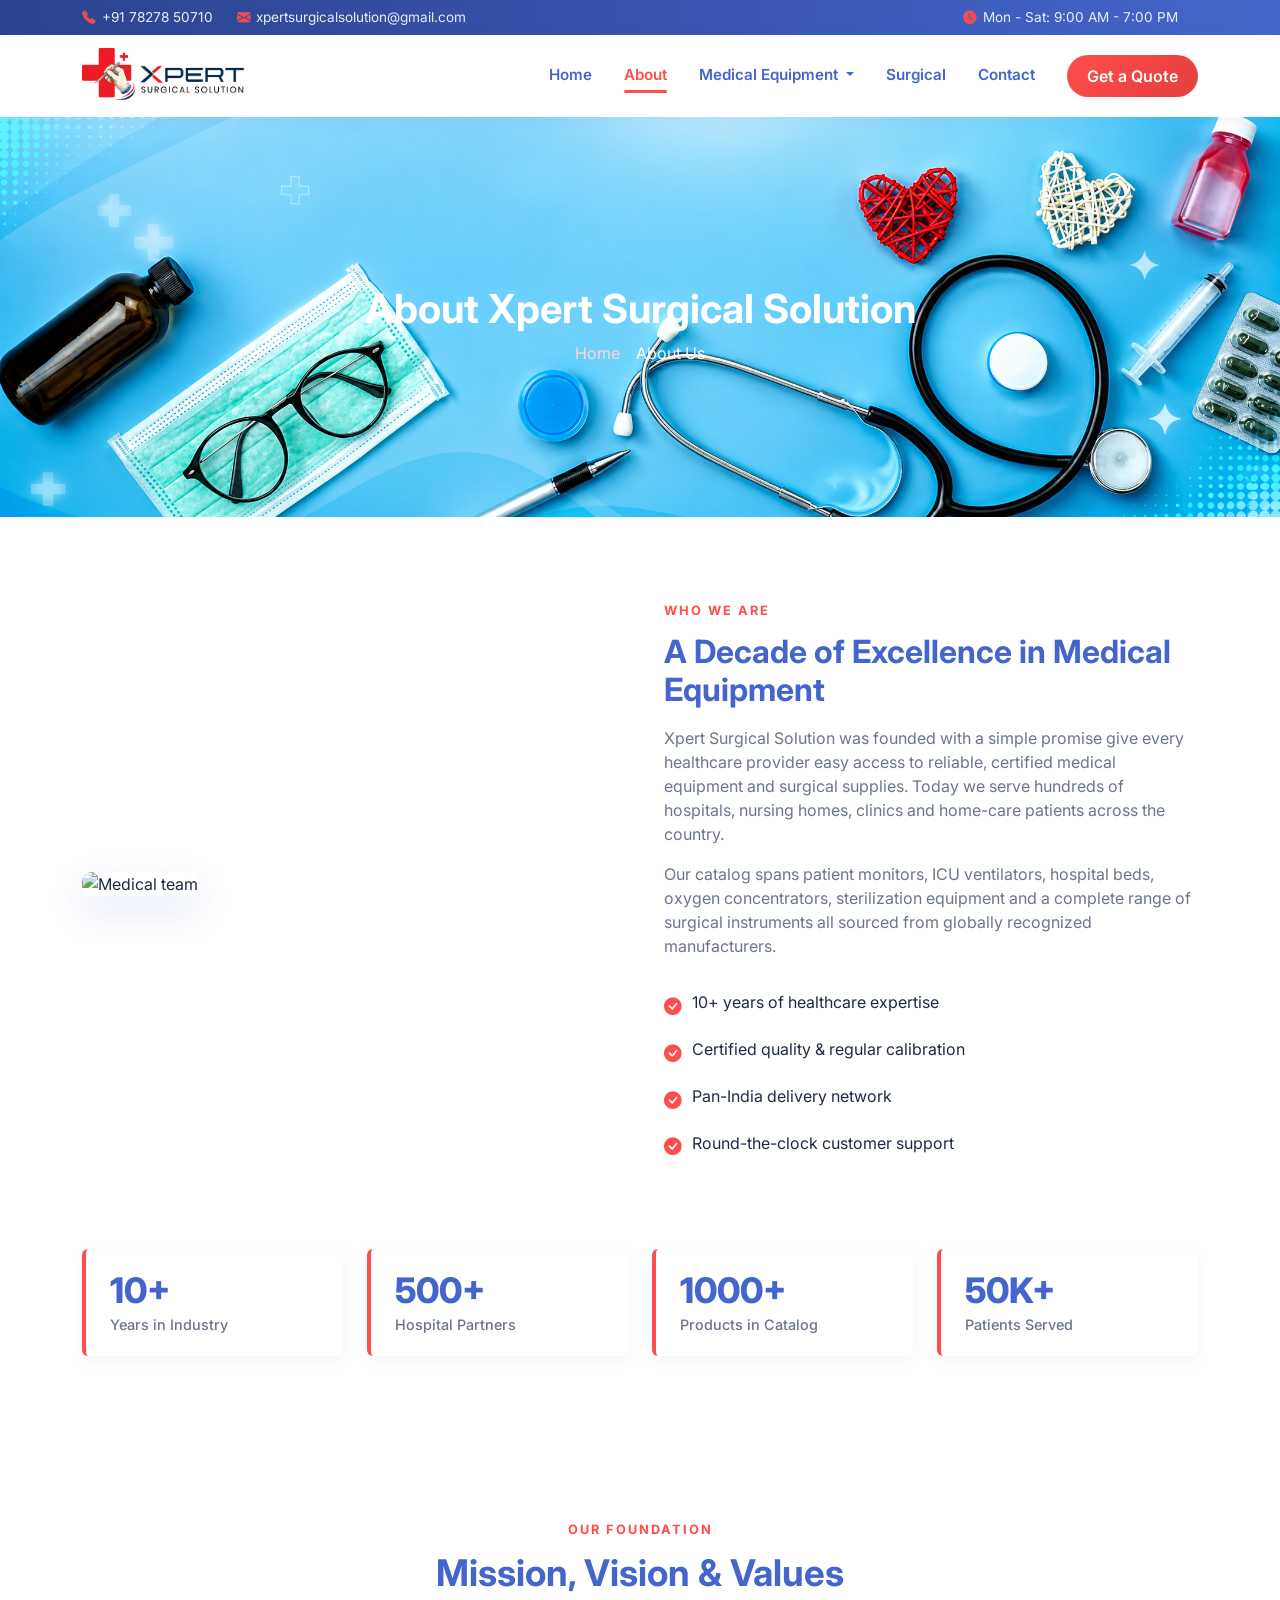
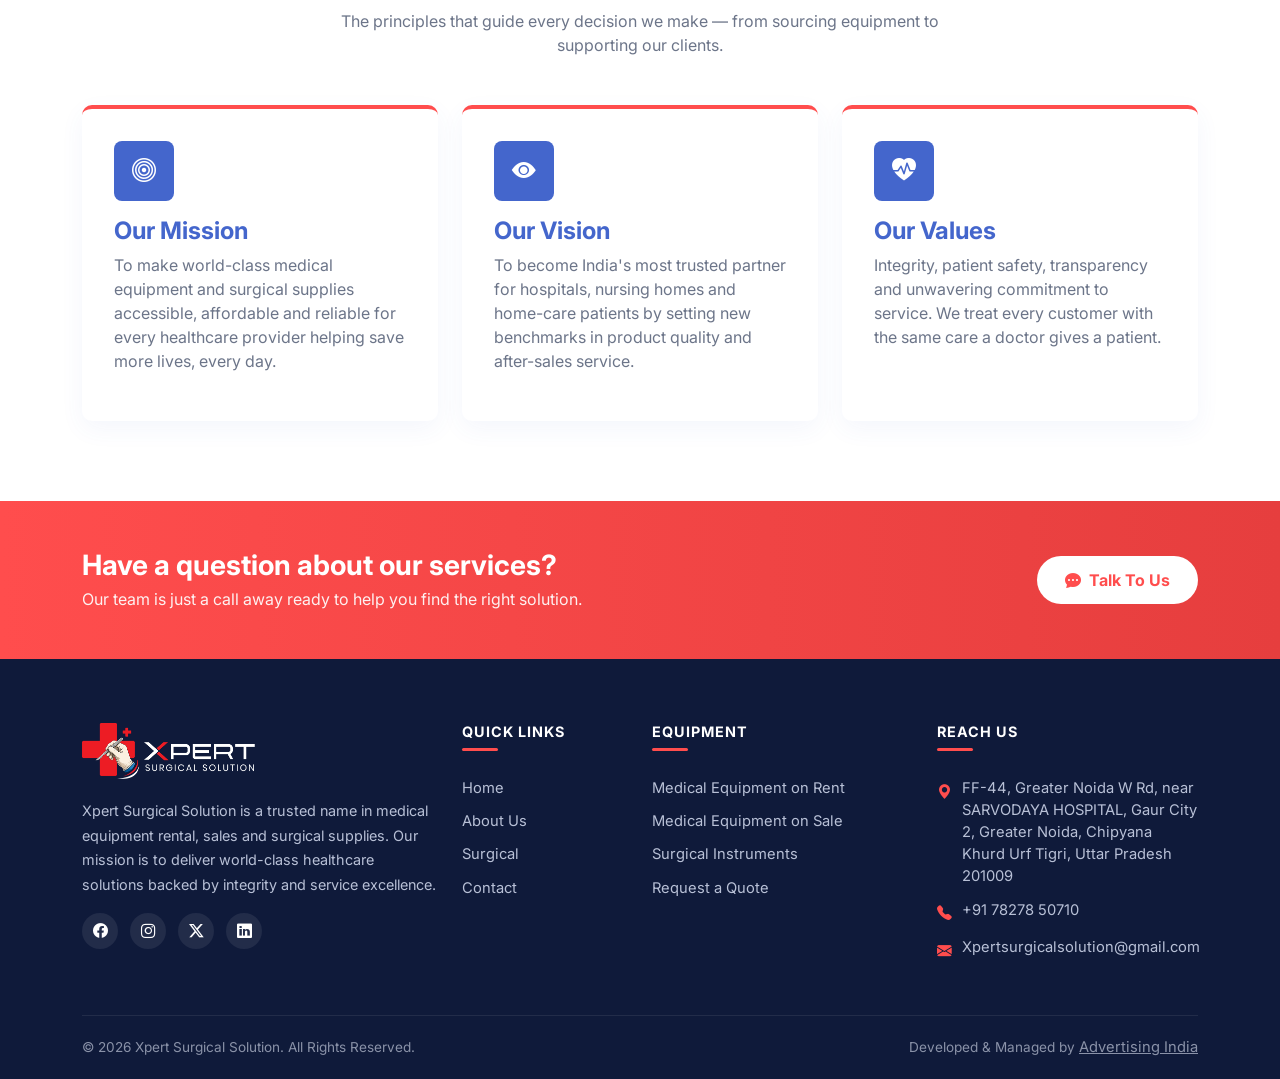
==== about.html @ b2c83bdd "initial commit" ====
﻿<!DOCTYPE html>
<html lang="en">
<head>
  <meta charset="UTF-8" />
  <meta name="viewport" content="width=device-width, initial-scale=1.0" />
  <title>About Us | Xpert Surgical Solution</title>
  <meta name="description" content="Learn about Xpert Surgical Solution  a trusted medical equipment and surgical supply company committed to quality, integrity and patient-centric service." />
  <link rel="icon" type="image/png" href="logo-dark.png" />
  <link href="https://cdn.jsdelivr.net/npm/bootstrap@5.3.3/dist/css/bootstrap.min.css" rel="stylesheet" />
  <link rel="stylesheet" href="https://cdn.jsdelivr.net/npm/bootstrap-icons@1.11.3/font/bootstrap-icons.min.css" />
  <link rel="preconnect" href="https://fonts.googleapis.com" />
  <link rel="preconnect" href="https://fonts.gstatic.com" crossorigin />
  <link href="https://fonts.googleapis.com/css2?family=Inter:wght@400;500;600;700;800&display=swap" rel="stylesheet" />
  <link href="style.css" rel="stylesheet" />
</head>
<body>

  <!-- navbar -->
 <div class="site-header"></div>

  <!-- Static Banner -->
  <section class="page-banner" style="background-image: url('./img/about_banner.png');">
    <div class="container">
      <h1>About Xpert Surgical Solution</h1>
      <div class="breadcrumb-nav"><a href="index.html">Home</a> <span></span> About Us</div>
    </div>
  </section>

  <!-- Profile -->
  <section class="section">
    <div class="container">
      <div class="row align-items-center g-5">
        <div class="col-lg-6">
          <img src="https://images.unsplash.com/photo-1551601651-2a8555f1a136?auto=format&fit=crop&w=900&q=80" alt="Medical team" class="about-img" />
        </div>
        <div class="col-lg-6">
          <small style="color: var(--xss-red); font-weight:700; letter-spacing:2px; text-transform:uppercase; font-size:.8rem;">Who We Are</small>
          <h2 style="color: var(--xss-navy); font-weight:700; margin: .75rem 0 1rem;">A Decade of Excellence in Medical Equipment</h2>
          <p style="color: var(--xss-grey);">Xpert Surgical Solution was founded with a simple promise  give every healthcare provider easy access to reliable, certified medical equipment and surgical supplies. Today we serve hundreds of hospitals, nursing homes, clinics and home-care patients across the country.</p>
          <p style="color: var(--xss-grey);">Our catalog spans patient monitors, ICU ventilators, hospital beds, oxygen concentrators, sterilization equipment and a complete range of surgical instruments  all sourced from globally recognized manufacturers.</p>
          <ul class="about-list">
            <li><i class="bi bi-check-circle-fill"></i><span>10+ years of healthcare expertise</span></li>
            <li><i class="bi bi-check-circle-fill"></i><span>Certified quality &amp; regular calibration</span></li>
            <li><i class="bi bi-check-circle-fill"></i><span>Pan-India delivery network</span></li>
            <li><i class="bi bi-check-circle-fill"></i><span>Round-the-clock customer support</span></li>
          </ul>
        </div>
      </div>
    </div>
  </section>

  <!-- Stats -->
  <section class="section section-light pt-0">
    <div class="container">
      <div class="row g-4">
        <div class="col-md-3 col-6"><div class="stat-box"><h3>10+</h3><p>Years in Industry</p></div></div>
        <div class="col-md-3 col-6"><div class="stat-box"><h3>500+</h3><p>Hospital Partners</p></div></div>
        <div class="col-md-3 col-6"><div class="stat-box"><h3>1000+</h3><p>Products in Catalog</p></div></div>
        <div class="col-md-3 col-6"><div class="stat-box"><h3>50K+</h3><p>Patients Served</p></div></div>
      </div>
    </div>
  </section>

  <!-- Mission / Vision / Values -->
  <section class="section">
    <div class="container">
      <div class="section-title">
        <small>Our Foundation</small>
        <h2>Mission, Vision &amp; Values</h2>
        <p>The principles that guide every decision we make &mdash; from sourcing equipment to supporting our clients.</p>
      </div>
      <div class="row g-4">
        <div class="col-md-4">
          <div class="mv-card">
            <div class="mv-icon"><i class="bi bi-bullseye"></i></div>
            <h4>Our Mission</h4>
            <p style="color: var(--xss-grey);">To make world-class medical equipment and surgical supplies accessible, affordable and reliable for every healthcare provider  helping save more lives, every day.</p>
          </div>
        </div>
        <div class="col-md-4">
          <div class="mv-card">
            <div class="mv-icon"><i class="bi bi-eye-fill"></i></div>
            <h4>Our Vision</h4>
            <p style="color: var(--xss-grey);">To become India's most trusted partner for hospitals, nursing homes and home-care patients by setting new benchmarks in product quality and after-sales service.</p>
          </div>
        </div>
        <div class="col-md-4">
          <div class="mv-card">
            <div class="mv-icon"><i class="bi bi-heart-pulse-fill"></i></div>
            <h4>Our Values</h4>
            <p style="color: var(--xss-grey);">Integrity, patient safety, transparency and unwavering commitment to service. We treat every customer with the same care a doctor gives a patient.</p>
          </div>
        </div>
      </div>
    </div>
  </section>

  <!-- CTA -->
  <section class="cta-strip">
    <div class="container">
      <div class="row align-items-center g-3">
        <div class="col-lg-8">
          <h3>Have a question about our services?</h3>
          <p>Our team is just a call away  ready to help you find the right solution.</p>
        </div>
        <div class="col-lg-4 text-lg-end">
          <a href="contact.html" class="btn btn-light"><i class="bi bi-chat-dots-fill me-2"></i>Talk To Us</a>
        </div>
      </div>
    </div>
  </section>

  <!-- Footer -->
  <!-- FOOTER -->

  <div class="site-footer"></div>
  <script src="./component.js"></script>

  <script src="https://cdn.jsdelivr.net/npm/bootstrap@5.3.3/dist/js/bootstrap.bundle.min.js"></script>
</body>
</html>
---- style.css ----
﻿/* ============================================
   Xpert Surgical Solution - Global Stylesheet
   Brand: Red #FF4D4D / Blue #4466CC
   ============================================ */

:root {
  --xss-red: #FF4D4D;
  --xss-red-dark: #E63E3E;
  --xss-navy: #4466CC;
  --xss-navy-dark: #2B438E;
  --xss-light: #ffffff;
  --xss-grey: #6c7589;
  --xss-border: #e5e9f2;
  --xss-text: #1f2a44;
}

html, body {
  font-family: 'Inter', -apple-system, BlinkMacSystemFont, "Segoe UI", Roboto, sans-serif;
  color: var(--xss-text);
  background: #ffffff;
  scroll-behavior: smooth;
}

a { text-decoration: none; }

/* ===== Top Info Bar ===== */
.top-bar {
  background: linear-gradient(90deg, var(--xss-navy-dark) 0%, var(--xss-navy) 100%);
  color: #fff;
  font-size: 0.85rem;
  padding: 0.45rem 0;
}
.top-bar a {
  color: #fff;
  margin-right: 1.25rem;
  opacity: 0.9;
  transition: opacity .2s ease;
}
.top-bar a:hover { opacity: 1; color: #ffffff; }
.top-bar i { color: var(--xss-red); margin-right: .35rem; }

/* ===== Navbar ===== */
.navbar-xss {
  background: #ffffff;
  box-shadow: 0 2px 14px rgba(68, 102, 204,0.07);
  /* padding: .75rem 0; */
  position: sticky;
  top: 0;
  z-index: 1050;
}
.navbar-xss .navbar-brand img {
  height: 56px;
  width: auto;
}
.navbar-xss .nav-link {
  color: var(--xss-navy) !important;
  font-weight: 600;
  font-size: 0.95rem;
  padding: 0.6rem 1rem !important;
  position: relative;
  transition: color .2s ease;
}
.navbar-xss .nav-link:hover,
.navbar-xss .nav-link.active {
  color: var(--xss-red) !important;
}
.navbar-xss .nav-link.active::after {
  content: "";
  position: absolute;
  left: 1rem;
  right: 1rem;
  bottom: 4px;
  height: 3px;
  background: var(--xss-red);
  border-radius: 2px;
}
.navbar-xss .dropdown-menu {
  border: none;
  border-top: 3px solid var(--xss-red);
  border-radius: 0 0 .5rem .5rem;
  box-shadow: 0 8px 24px rgba(68, 102, 204,0.12);
  padding: .5rem 0;
  margin-top: 0;
}
.navbar-xss .dropdown-item {
  font-weight: 500;
  color: var(--xss-navy);
  padding: .6rem 1.25rem;
}
.navbar-xss .dropdown-item:hover,
.navbar-xss .dropdown-item.active {
  background: var(--xss-light);
  color: var(--xss-red);
}
.btn-quote {
  background: linear-gradient(135deg, var(--xss-red) 0%, var(--xss-red-dark) 100%);
  border: none;
  color: #fff;
  font-weight: 600;
  padding: .55rem 1.25rem;
  border-radius: 30px;
  transition: all .2s ease;
}
.btn-quote:hover { background: var(--xss-red-dark); color: #fff; transform: translateY(-1px); }

/* ===== Buttons ===== */
.btn-primary-xss {
  background: linear-gradient(135deg, var(--xss-red) 0%, var(--xss-red-dark) 100%);
  color: #fff;
  border: none;
  font-weight: 600;
  padding: .75rem 1.75rem;
  border-radius: 4px;
  transition: all .2s ease;
}
.btn-primary-xss:hover { background: var(--xss-red-dark); color: #fff; transform: translateY(-2px); box-shadow: 0 6px 16px rgba(255, 77, 77,.25); }

.btn-outline-xss {
  background: transparent;
  color: var(--xss-navy);
  border: 2px solid var(--xss-navy);
  font-weight: 600;
  padding: .65rem 1.65rem;
  border-radius: 4px;
  transition: all .2s ease;
}
.btn-outline-xss:hover { background: var(--xss-navy); color: #fff; }

/* ===== Hero (IBP-style, image background) ===== */
.hero {
  position: relative;
  min-height: 580px;
  color: #fff;
  display: flex;
  align-items: center;
  overflow: hidden;
  /* background: url(./img/jp.jpg); */
  /* width: 1440px; */
  /* background:
    linear-gradient(105deg, rgba(43, 67, 142,0.1) 0%, rgba(68, 102, 204,0.1) 45%, rgba(68, 102, 204,0.1) 100%); */
}
/* .hero::after {
  content: "";
  position: absolute;
  bottom: -1px; left: 0; right: 0;
  height: 80px;
  background: linear-gradient(to top, #fff 0%, rgba(255,255,255,0) 100%);
  pointer-events: none;
} */

/* .container{
  background: url(./img/Untitled-8.jpg);
} */
.hero h1 {
  font-weight: 800;
  font-size: 3.4rem;
  line-height: 1.1;
  margin-bottom: 1.25rem;
  text-shadow: 0 2px 12px rgba(0,0,0,0.25);
}
.hero h1 span { color: #ff5b66; }
.hero h1 .accent-block {
  display: inline-block;
  padding: .15rem .8rem;
  background: var(--xss-red);
  color: #fff;
  border-radius: 6px;
}
.hero p.lead {
  font-size: 1.15rem;
  opacity: 0.95;
  max-width: 600px;
  margin-bottom: 2rem;
  text-shadow: 0 1px 6px rgba(0,0,0,0.25);
}
.hero .hero-badges {
  display: flex; flex-wrap: wrap; gap: 1.5rem;
  margin-top: 1.75rem;
}
.hero .hero-badges div {
  display: flex; align-items: center; gap: .55rem;
  font-weight: 500;
}
.hero .hero-badges i { color: #ff8c95; font-size: 1.1rem; }

/* ===== Scrolling Product Marquee (IBP-style strip) ===== */
.marquee-strip {
  background: linear-gradient(90deg, var(--xss-red) 0%, var(--xss-red-dark) 100%);
  padding: 0;
  overflow: hidden;
  position: relative;
}
.marquee-track {
  display: flex;
  gap: 0;
  width: max-content;
  animation: marquee 38s linear infinite;
}
.marquee-strip:hover .marquee-track { animation-play-state: paused; }
.marquee-item {
  display: inline-flex;
  align-items: center;
  gap: .65rem;
  color: #fff;
  font-weight: 700;
  font-size: .95rem;
  letter-spacing: .5px;
  text-transform: uppercase;
  padding: 1.1rem 2.25rem;
  white-space: nowrap;
  border-right: 1px solid rgba(255,255,255,.18);
}
.marquee-item i { font-size: 1.2rem; opacity: .9; }
@keyframes marquee {
  from { transform: translateX(0); }
  to { transform: translateX(-50%); }
}

/* Carousel Overrides */
.carousel-indicators [data-bs-target] {
  width: 12px;
  height: 12px;
  border-radius: 50%;
  margin: 0 5px;
  background-color: var(--red);
}

.carousel-control-prev,
.carousel-control-next {
  width: 5%;
  opacity: 0.7;
}

.carousel-control-prev:hover,
.carousel-control-next:hover {
  opacity: 1;
}

.carousel-item {
  transition: transform 0.6s ease-in-out, opacity 0.6s ease-in-out;
}

/* ===== Page Banner ===== */
.page-banner {
  background-position: center center;
  background-size: 100% 100%;
  background-repeat: no-repeat;
  color: #fff;
  padding: 4rem 0 3rem;
  text-align: center;
  position: relative;
  min-height: 400px;
  display: flex;
  align-items: center;
  justify-content: center;
}
.page-banner h1 {
  font-weight: 700;
  font-size: 2.5rem;
  margin-bottom: .5rem;
}
.page-banner .breadcrumb-nav a { color: #ffd6d8; }
.page-banner .breadcrumb-nav span { color: rgba(255,255,255,.7); margin: 0 .4rem; }

/* ===== Section ===== */
.section { padding: 5rem 0; }
.section-light { background: var(--xss-light); }
.section-title {
  text-align: center;
  margin-bottom: 3rem;
}
.section-title small {
  display: inline-block;
  color: var(--xss-red);
  font-weight: 700;
  letter-spacing: 2px;
  text-transform: uppercase;
  font-size: .8rem;
  margin-bottom: .75rem;
}
.section-title h2 {
  color: var(--xss-navy);
  font-weight: 700;
  font-size: 2.3rem;
  margin-bottom: .85rem;
}
.section-title p {
  color: var(--xss-grey);
  max-width: 640px;
  margin: 0 auto;
}

/* ===== Service / Feature Cards ===== */
.service-card {
  background: #fff;
  border: 1px solid var(--xss-border);
  border-radius: 10px;
  padding: 2rem 1.75rem;
  height: 100%;
  transition: all .25s ease;
  text-align: center;
}
.service-card:hover {
  border-color: var(--xss-red);
  box-shadow: 0 12px 30px rgba(68, 102, 204,.1);
  transform: translateY(-6px);
}
.service-icon {
  width: 70px; height: 70px;
  background: rgba(255, 77, 77,.08);
  color: var(--xss-red);
  border-radius: 50%;
  display: inline-flex;
  align-items: center; justify-content: center;
  font-size: 1.8rem;
  margin-bottom: 1.25rem;
  transition: all .25s ease;
}
.service-card:hover .service-icon {
  background: var(--xss-red);
  color: #fff;
  transform: rotate(-8deg);
}
.service-card h5 {
  color: var(--xss-navy);
  font-weight: 700;
  margin-bottom: .75rem;
}
.service-card p { color: var(--xss-grey); margin-bottom: 0; font-size: .95rem; }

/* ===== Trust Badges ===== */
.trust-strip {
  background: #fff;
  padding: 2.5rem 0;
  border-top: 1px solid var(--xss-border);
  border-bottom: 1px solid var(--xss-border);
}
.trust-item {
  display: flex; align-items: center; gap: .9rem;
  color: var(--xss-navy);
  font-weight: 600;
}
.trust-item i {
  font-size: 2rem;
  color: var(--xss-red);
  flex-shrink: 0;
}
.trust-item small {
  color: var(--xss-grey);
  font-weight: 400;
  font-size: .82rem;
  display: block;
}

/* ===== Product / Equipment Cards ===== */
.equipment-card {
  background: #fff;
  border-radius: 10px;
  overflow: hidden;
  border: 1px solid var(--xss-border);
  transition: all .25s ease;
  height: 100%;
  display: flex;
  flex-direction: column;
}
.equipment-card:hover {
  box-shadow: 0 14px 30px rgba(68, 102, 204,.12);
  transform: translateY(-4px);
}
.equipment-card .img-wrap {
  position: relative;
  height: 220px;
  overflow: hidden;
  background: var(--xss-light);
}
.equipment-card .img-wrap img {
  width: 100%; height: 100%; object-fit: cover;
  transition: transform .4s ease;
}
.equipment-card:hover .img-wrap img { transform: scale(1.06); }
.equipment-card .tag {
  position: absolute; top: 12px; left: 12px;
  background: var(--xss-red);
  color: #fff;
  padding: 4px 12px;
  font-size: .72rem;
  font-weight: 700;
  letter-spacing: .5px;
  text-transform: uppercase;
  border-radius: 3px;
}
.equipment-card .body {
  padding: 1.25rem 1.25rem 1.5rem;
  flex-grow: 1;
  display: flex;
  flex-direction: column;
}
.equipment-card h5 {
  color: var(--xss-navy);
  font-weight: 700;
  font-size: 1.05rem;
  margin-bottom: .5rem;
}
.equipment-card p {
  color: var(--xss-grey);
  font-size: .9rem;
  flex-grow: 1;
  margin-bottom: 1rem;
}
.equipment-card .footer-row {
  display: flex; align-items: center; justify-content: space-between;
  border-top: 1px solid var(--xss-border);
  padding-top: 1rem;
}
.equipment-card .price-tag {
  color: var(--xss-red);
  font-weight: 700;
}
.equipment-card .more {
  color: var(--xss-navy);
  font-weight: 600;
  font-size: .9rem;
}
.equipment-card .more:hover { color: var(--xss-red); }

/* ===== About Page ===== */
.about-img {
  border-radius: 10px;
  width: 100%;
  box-shadow: 0 14px 35px rgba(68, 102, 204,.15);
}
.about-list {
  list-style: none;
  padding: 0; margin: 1.5rem 0 0;
}
.about-list li {
  padding: .55rem 0;
  color: var(--xss-text);
  display: flex; align-items: flex-start; gap: .65rem;
}
.about-list li i {
  color: var(--xss-red);
  font-size: 1.1rem;
  margin-top: 3px;
}
.stat-box {
  background: #fff;
  border-left: 4px solid var(--xss-red);
  border-radius: 6px;
  padding: 1.25rem 1.5rem;
  box-shadow: 0 4px 14px rgba(68, 102, 204,.06);
  height: 100%;
}
.stat-box h3 {
  color: var(--xss-navy);
  font-weight: 800;
  font-size: 2.2rem;
  margin-bottom: .15rem;
}
.stat-box p { color: var(--xss-grey); margin: 0; font-size: .9rem; font-weight: 500; }

/* ===== Mission / Vision Cards ===== */
.mv-card {
  background: #fff;
  border-radius: 10px;
  padding: 2rem;
  border-top: 4px solid var(--xss-red);
  box-shadow: 0 8px 24px rgba(68, 102, 204,.06);
  height: 100%;
}
.mv-card .mv-icon {
  width: 60px; height: 60px;
  background: var(--xss-navy);
  color: #fff;
  border-radius: 8px;
  display: inline-flex; align-items: center; justify-content: center;
  font-size: 1.5rem;
  margin-bottom: 1rem;
}
.mv-card h4 { color: var(--xss-navy); font-weight: 700; }

/* ===== CTA Strip ===== */
.cta-strip {
  background: linear-gradient(90deg, var(--xss-red) 0%, var(--xss-red-dark) 100%);
  color: #fff;
  padding: 3rem 0;
}
.cta-strip h3 { font-weight: 700; margin-bottom: .25rem; }
.cta-strip p { opacity: .92; margin: 0; }
.cta-strip .btn-light {
  background: #fff;
  color: var(--xss-red);
  font-weight: 700;
  padding: .75rem 1.75rem;
  border-radius: 30px;
  border: none;
}
.cta-strip .btn-light:hover { background: var(--xss-navy); color: #fff; }

/* ===== Contact ===== */
.contact-card {
  background: #fff;
  border-radius: 10px;
  padding: 1.75rem;
  box-shadow: 0 6px 18px rgba(68, 102, 204,.07);
  height: 100%;
  text-align: center;
  border: 1px solid var(--xss-border);
  transition: all .25s ease;
}
.contact-card:hover { transform: translateY(-4px); border-color: var(--xss-red); }
.contact-card .ci-icon {
  width: 60px; height: 60px;
  background: rgba(255, 77, 77,.1);
  color: var(--xss-red);
  border-radius: 50%;
  display: inline-flex; align-items: center; justify-content: center;
  font-size: 1.5rem;
  margin-bottom: 1rem;
}
.contact-card h6 { color: var(--xss-navy); font-weight: 700; margin-bottom: .35rem; }
.contact-card p, .contact-card a {
  color: var(--xss-grey);
  font-size: .95rem;
  margin: 0;
  word-break: break-word;
}
.contact-card a:hover { color: var(--xss-red); }

.form-control, .form-select {
  border: 1.5px solid var(--xss-border);
  padding: .75rem 1rem;
  border-radius: 6px;
  font-size: .95rem;
}
.form-control:focus, .form-select:focus {
  border-color: var(--xss-red);
  box-shadow: 0 0 0 3px rgba(255, 77, 77,.12);
}
.form-label { font-weight: 600; color: var(--xss-navy); font-size: .9rem; }
.map-frame {
  width: 100%;
  height: 100%;
  min-height: 400px;
  border: 0;
  border-radius: 10px;
  display: block;
}

/* ===== Surgical Page Categories ===== */
.cat-card {
  background: #fff;
  border-radius: 10px;
  border: 1px solid var(--xss-border);
  padding: 1.75rem 1.25rem;
  text-align: center;
  transition: all .25s ease;
  height: 100%;
}
.cat-card:hover {
  background: var(--xss-navy);
  color: #fff;
  border-color: var(--xss-navy);
  transform: translateY(-5px);
}
.cat-card i {
  font-size: 2.4rem;
  color: var(--xss-red);
  margin-bottom: .9rem;
  transition: all .25s ease;
}
.cat-card:hover i { color: #fff; }
.cat-card h6 { font-weight: 700; margin: 0; font-size: .98rem; }

/* ===== Footer ===== */
.footer {
  background: #0f1a3a;
  color: #b8c0d6;
  padding: 4rem 0 0;
}
.footer h6 {
  color: #fff;
  font-weight: 700;
  margin-bottom: 1.25rem;
  text-transform: uppercase;
  font-size: .9rem;
  letter-spacing: 1px;
}
.footer h6::after {
  content: "";
  display: block;
  width: 36px; height: 3px;
  background: var(--xss-red);
  margin-top: .5rem;
  border-radius: 2px;
}
.footer a {
  color: #b8c0d6;
  display: block;
  padding: .35rem 0;
  font-size: .92rem;
  transition: color .2s ease;
}
.footer a:hover { color: var(--xss-red); padding-left: 5px; }
.footer img.footer-logo { height: 60px; margin-bottom: 1rem; }
.footer .small-text { font-size: .9rem; line-height: 1.7; }
.footer .social a {
  display: inline-flex;
  width: 36px; height: 36px;
  align-items: center; justify-content: center;
  background: rgba(255,255,255,.08);
  border-radius: 50%;
  margin-right: .5rem;
  padding: 0;
  color: #fff;
}
.footer .social a:hover { background: var(--xss-red); padding-left: 0; }
.footer .copyright {
  border-top: 1px solid rgba(255,255,255,.08);
  margin-top: 3rem;
  padding: 1.25rem 0;
  font-size: .85rem;
  color: #8a92a8;
  display: flex;
  justify-content: space-between;
  align-items: center;
  flex-wrap: wrap;
}

.footer .copyright .design-credit {
  white-space: nowrap;
}
.footer .copyright a {
  display: inline;
  padding: 0;
  text-decoration: underline;
  color: inherit;
}
.footer .copyright a:hover {
  color: var(--xss-red);
  padding-left: 0;
}

@media (max-width: 767.98px) {
  .footer .copyright {
    justify-content: center;
    text-align: center;
    gap: 0.5rem;
  }
  .footer .copyright .design-credit {
    white-space: normal;
  }
}
.footer .footer-contact {
  display: flex; align-items: flex-start; gap: .65rem;
  padding: .35rem 0;
  font-size: .92rem;
}
.footer .footer-contact i { color: var(--xss-red); margin-top: 4px; }

/* ===== Responsive ===== */
@media (max-width: 991.98px) {
  .hero { padding: 3.5rem 0 4rem; text-align: center; }
  .hero h1 { font-size: 2.3rem; }
  .hero .hero-img { margin-top: 2rem; max-width: 80%; }
  .navbar-xss .nav-link.active::after { display: none; }
  .navbar-xss .navbar-collapse { padding-top: 1rem; }
  .section { padding: 3.5rem 0; }
  .section-title h2 { font-size: 1.8rem; }
  .page-banner h1 { font-size: 2rem; }
  .navbar-xss .navbar-brand img { height: 46px; }
}
@media (max-width: 575.98px) {
  .top-bar { font-size: .78rem; text-align: center; }
  .top-bar a { display: inline-block; margin: 0 .5rem; }
  .hero h1 { font-size: 1.9rem; }
  .stat-box h3 { font-size: 1.7rem; }
}

/* ===== Equipment Page  Category Blocks ===== */
.cat-block {
  margin-top: 3rem;
  padding-top: 2rem;
  border-top: 1px solid var(--xss-border);
}
.cat-block:first-of-type { border-top: 0; padding-top: 0; margin-top: 1rem; }
.cat-head {
  display: flex; align-items: center; gap: 1rem;
  margin-bottom: 1.75rem;
}
.cat-icon {
  flex: 0 0 auto;
  width: 64px; height: 64px;
  background: linear-gradient(135deg, var(--xss-red), #b30410);
  color: #fff;
  display: grid; place-items: center;
  border-radius: 14px;
  font-size: 1.7rem;
  box-shadow: 0 8px 20px rgba(255, 77, 77,.25);
}
.cat-head h3 {
  color: var(--xss-navy); font-weight: 700;
  font-size: 1.55rem; margin: 0;
}
.cat-head p { color: var(--xss-grey); margin: .15rem 0 0; font-size: .95rem; }

/* Product cards */
.prod-card {
  background: #fff;
  border: 1px solid var(--xss-border);
  border-radius: 12px;
  overflow: hidden;
  height: 100%;
  position: relative;
  transition: transform .25s ease, box-shadow .25s ease;
}
.prod-card:hover {
  transform: translateY(-4px);
  box-shadow: 0 14px 30px rgba(68, 102, 204,.12);
}
.prod-card img {
  width: 100%;
  height: 180px;
  object-fit: cover;
  display: block;
}
.prod-card .pc-tag {
  position: absolute;
  top: 12px; left: 12px;
  background: var(--xss-red);
  color: #fff;
  font-size: .72rem;
  font-weight: 700;
  letter-spacing: 1px;
  padding: .25rem .6rem;
  border-radius: 4px;
  text-transform: uppercase;
  z-index: 2;
}
.prod-card .pc-body { padding: 1rem 1.1rem 1.2rem; }
.prod-card .pc-body h6 {
  color: var(--xss-navy); font-weight: 700; margin-bottom: .35rem;
  font-size: 1.05rem;
}
.prod-card .pc-meta {
  display: block;
  color: var(--xss-grey);
  font-size: .85rem;
  margin-bottom: .85rem;
}
.prod-card .pc-btn {
  display: inline-flex; align-items: center; gap: .35rem;
  color: var(--xss-red);
  text-decoration: none;
  font-weight: 600;
  font-size: .9rem;
}
.prod-card .pc-btn:hover { color: var(--xss-navy); }
.prod-card .pc-btn i { transition: transform .2s ease; }
.prod-card .pc-btn:hover i { transform: translateX(3px); }

/* Horizontal product card variant */
.prod-card.prod-row {
  display: flex; flex-direction: row;
}
.prod-card.prod-row img { width: 180px; height: 100%; min-height: 140px; }
.prod-card.prod-row .pc-body { flex: 1; padding: 1.1rem 1.25rem; }
@media (max-width: 575px) {
  .prod-card.prod-row { flex-direction: column; }
  .prod-card.prod-row img { width: 100%; height: 180px; }
}

/* Mini cards (icon + label) for accessory grids */
.mini-card {
  display: flex; align-items: center; gap: .85rem;
  background: #fff;
  border: 1px solid var(--xss-border);
  border-left: 4px solid var(--xss-red);
  border-radius: 8px;
  padding: 1rem 1.1rem;
  height: 100%;
  transition: all .2s ease;
}
.mini-card:hover {
  border-left-color: var(--xss-navy);
  box-shadow: 0 6px 16px rgba(68, 102, 204,.08);
  transform: translateY(-2px);
}
.mini-card i {
  flex: 0 0 auto;
  font-size: 1.6rem;
  color: var(--xss-red);
  width: 44px; height: 44px;
  background: rgba(255, 77, 77,.08);
  border-radius: 8px;
  display: grid; place-items: center;
}
.mini-card h6 { color: var(--xss-navy); margin: 0 0 .15rem; font-size: 1rem; font-weight: 700; }
.mini-card span { color: var(--xss-grey); font-size: .82rem; }

/* Step cards */
.step-card {
  background: #fff;
  border: 1px solid var(--xss-border);
  border-radius: 12px;
  padding: 1.75rem 1.25rem;
  text-align: center;
  height: 100%;
  position: relative;
}
.step-card .step-num {
  width: 48px; height: 48px;
  border-radius: 50%;
  background: var(--xss-red);
  color: #fff;
  font-weight: 800;
  font-size: 1.2rem;
  display: grid; place-items: center;
  margin: 0 auto 1rem;
  box-shadow: 0 6px 16px rgba(255, 77, 77,.3);
}
.step-card h5 { color: var(--xss-navy); font-weight: 700; }
.step-card p { color: var(--xss-grey); font-size: .92rem; margin: 0; }

/* ===== Equipment Rent Page Styles (migrated) ===== */

/* Source: equipment-rent.css */

/* ============================================================
   XPERT SURGICAL SOLUTION — Global Stylesheet
   Colors from Logo:
     Navy Blue : #4466CC
     Red Accent: #FF4D4D
     Light Grey : #ffffff
     Mid Grey  : #ffffff
   ============================================================ */

/* ── CSS Variables ─────────────────────────────────────── */
:root {
  --navy:       #4466CC;
  --navy-dark:  #2B438E;
  --navy-light: #5C85FF;
  --red:        #FF4D4D;
  --red-dark:   #E63E3E;
  --white:      #ffffff;
  --light:      #ffffff;
  --border:     #e2e8f0;
  --mid:        #6B7280;
  --dark:       #1a1a2e;
  --font-head:  'Outfit', sans-serif;
  --font-body:  'Outfit', sans-serif;
  --radius:     8px;
  --shadow:     0 4px 24px rgba(68, 102, 204, 0.10);
  --shadow-lg:  0 8px 40px rgba(68, 102, 204, 0.18);
  --transition: 0.28s cubic-bezier(.4,0,.2,1);
}

/* â”€â”€ Reset & Base â”€â”€â”€â”€â”€â”€â”€â”€â”€â”€â”€â”€â”€â”€â”€â”€â”€â”€â”€â”€â”€â”€â”€â”€â”€â”€â”€â”€â”€â”€â”€â”€â”€â”€â”€â”€â”€â”€â”€â”€â”€â”€ */
:is(.equipment-rent-page, .equipment-sale-page, .surgical-page, .contact-page) *, :is(.equipment-rent-page, .equipment-sale-page, .surgical-page, .contact-page) *::before, :is(.equipment-rent-page, .equipment-sale-page, .surgical-page, .contact-page) *::after { box-sizing: border-box; }

html { scroll-behavior: smooth; }

body:is(.equipment-rent-page, .equipment-sale-page, .surgical-page, .contact-page) {
  font-family: var(--font-body);
  color: var(--dark);
  background: var(--white);
  font-size: 16px;
  line-height: 1.7;
  -webkit-font-smoothing: antialiased;
}

:is(.equipment-rent-page, .equipment-sale-page, .surgical-page, .contact-page) h1, :is(.equipment-rent-page, .equipment-sale-page, .surgical-page, .contact-page) h2, :is(.equipment-rent-page, .equipment-sale-page, .surgical-page, .contact-page) h3, :is(.equipment-rent-page, .equipment-sale-page, .surgical-page, .contact-page) h4, :is(.equipment-rent-page, .equipment-sale-page, .surgical-page, .contact-page) h5, :is(.equipment-rent-page, .equipment-sale-page, .surgical-page, .contact-page) h6 {
  font-family: var(--font-head);
  font-weight: 700;
  line-height: 1.2;
  letter-spacing: 0.01em;
}

:is(.equipment-rent-page, .equipment-sale-page, .surgical-page, .contact-page) a { text-decoration: none; color: inherit; }
:is(.equipment-rent-page, .equipment-sale-page, .surgical-page, .contact-page) img { max-width: 100%; display: block; }

/* â”€â”€ Utility â”€â”€â”€â”€â”€â”€â”€â”€â”€â”€â”€â”€â”€â”€â”€â”€â”€â”€â”€â”€â”€â”€â”€â”€â”€â”€â”€â”€â”€â”€â”€â”€â”€â”€â”€â”€â”€â”€â”€â”€â”€â”€â”€â”€â”€â”€â”€ */
:is(.equipment-rent-page, .equipment-sale-page, .surgical-page, .contact-page) .section-pad     { padding: 90px 0; }
:is(.equipment-rent-page, .equipment-sale-page, .surgical-page, .contact-page) .section-pad-sm  { padding: 60px 0; }
:is(.equipment-rent-page, .equipment-sale-page, .surgical-page, .contact-page) .text-navy       { color: var(--navy) !important; }
:is(.equipment-rent-page, .equipment-sale-page, .surgical-page, .contact-page) .text-red        { color: var(--red)  !important; }
:is(.equipment-rent-page, .equipment-sale-page, .surgical-page, .contact-page) .bg-navy         { background: var(--navy); }
:is(.equipment-rent-page, .equipment-sale-page, .surgical-page, .contact-page) .bg-light-grey   { background: var(--light); }
:is(.equipment-rent-page, .equipment-sale-page, .surgical-page, .contact-page) .fw-800          { font-weight: 800; }

:is(.equipment-rent-page, .equipment-sale-page, .surgical-page, .contact-page) .section-label {
  font-family: var(--font-head);
  font-size: 0.78rem;
  font-weight: 700;
  letter-spacing: 0.18em;
  text-transform: uppercase;
  color: var(--red);
  display: block;
  margin-bottom: 10px;
}

:is(.equipment-rent-page, .equipment-sale-page, .surgical-page, .contact-page) .section-title {
  font-family: var(--font-head);
  font-size: clamp(2rem, 4vw, 2.9rem);
  font-weight: 800;
  color: var(--navy);
  margin-bottom: 16px;
  text-transform: uppercase;
}

:is(.equipment-rent-page, .equipment-sale-page, .surgical-page, .contact-page) .section-subtitle {
  color: var(--mid);
  font-size: 1.05rem;
  max-width: 560px;
}

:is(.equipment-rent-page, .equipment-sale-page, .surgical-page, .contact-page) .divider-red {
  width: 52px;
  height: 4px;
  background: var(--red);
  border-radius: 2px;
  margin: 16px 0 28px;
}

/* â”€â”€ Buttons â”€â”€â”€â”€â”€â”€â”€â”€â”€â”€â”€â”€â”€â”€â”€â”€â”€â”€â”€â”€â”€â”€â”€â”€â”€â”€â”€â”€â”€â”€â”€â”€â”€â”€â”€â”€â”€â”€â”€â”€â”€â”€â”€â”€â”€â”€â”€ */
:is(.equipment-rent-page, .equipment-sale-page, .surgical-page, .contact-page) .btn-xpert {
  display: inline-flex;
  align-items: center;
  gap: 8px;
  background: var(--red);
  color: var(--white);
  font-family: var(--font-head);
  font-weight: 700;
  font-size: 0.95rem;
  letter-spacing: 0.06em;
  text-transform: uppercase;
  padding: 13px 30px;
  border-radius: var(--radius);
  border: 2px solid var(--red);
  transition: var(--transition);
  cursor: pointer;
}
:is(.equipment-rent-page, .equipment-sale-page, .surgical-page, .contact-page) .btn-xpert:hover {
  background: var(--red-dark);
  border-color: var(--red-dark);
  color: var(--white);
  transform: translateY(-2px);
  box-shadow: 0 6px 20px rgba(255, 77, 77,0.30);
}

:is(.equipment-rent-page, .equipment-sale-page, .surgical-page, .contact-page) .btn-xpert-outline {
  display: inline-flex;
  align-items: center;
  gap: 8px;
  background: transparent;
  color: var(--white);
  font-family: var(--font-head);
  font-weight: 700;
  font-size: 0.95rem;
  letter-spacing: 0.06em;
  text-transform: uppercase;
  padding: 13px 30px;
  border-radius: var(--radius);
  border: 2px solid rgba(255,255,255,0.6);
  transition: var(--transition);
  cursor: pointer;
}
:is(.equipment-rent-page, .equipment-sale-page, .surgical-page, .contact-page) .btn-xpert-outline:hover {
  background: rgba(255,255,255,0.12);
  border-color: var(--white);
  color: var(--white);
  transform: translateY(-2px);
}

:is(.equipment-rent-page, .equipment-sale-page, .surgical-page, .contact-page) .btn-navy {
  display: inline-flex;
  align-items: center;
  gap: 8px;
  background: linear-gradient(135deg, var(--navy) 0%, var(--navy-dark) 100%);
  color: var(--white);
  font-family: var(--font-head);
  font-weight: 700;
  font-size: 0.95rem;
  letter-spacing: 0.06em;
  text-transform: uppercase;
  padding: 13px 30px;
  border-radius: var(--radius);
  border: 2px solid var(--navy);
  transition: var(--transition);
  cursor: pointer;
}
:is(.equipment-rent-page, .equipment-sale-page, .surgical-page, .contact-page) .btn-navy:hover {
  background: var(--navy-dark);
  border-color: var(--navy-dark);
  color: var(--white);
  transform: translateY(-2px);
  box-shadow: var(--shadow);
}

/* â”€â”€ Navbar â”€â”€â”€â”€â”€â”€â”€â”€â”€â”€â”€â”€â”€â”€â”€â”€â”€â”€â”€â”€â”€â”€â”€â”€â”€â”€â”€â”€â”€â”€â”€â”€â”€â”€â”€â”€â”€â”€â”€â”€â”€â”€â”€â”€â”€â”€â”€â”€ */
:is(.equipment-rent-page, .equipment-sale-page, .surgical-page, .contact-page) .xpert-navbar {
  background: var(--white);
  border-bottom: none;
  padding: 18px 0;
  position: sticky;
  top: 0;
  z-index: 1000;
  box-shadow: 0 3px 14px rgba(68, 102, 204,0.06);
  transition: box-shadow var(--transition);
}

:is(.equipment-rent-page, .equipment-sale-page, .surgical-page, .contact-page) .top-bar .container,
:is(.equipment-rent-page, .equipment-sale-page, .surgical-page, .contact-page) .xpert-navbar .container {
  max-width: 1640px;
}

:is(.equipment-rent-page, .equipment-sale-page, .surgical-page, .contact-page) .xpert-navbar .navbar-brand img {
  height: 74px;
  width: auto;
}

:is(.equipment-rent-page, .equipment-sale-page, .surgical-page, .contact-page) .xpert-navbar .navbar-nav {
  gap: 18px;
}

:is(.equipment-rent-page, .equipment-sale-page, .surgical-page, .contact-page) .xpert-navbar .nav-link {
  font-family: var(--font-head);
  font-weight: 700;
  font-size: 1rem;
  letter-spacing: 0;
  text-transform: none;
  color: var(--navy) !important;
  padding: 22px 18px !important;
  position: relative;
  transition: color var(--transition);
}

:is(.equipment-rent-page, .equipment-sale-page, .surgical-page, .contact-page) .xpert-navbar .nav-link::after {
  content: '';
  position: absolute;
  bottom: 12px;
  left: 18px;
  right: 18px;
  height: 3px;
  background: var(--red);
  border-radius: 999px;
  transform: scaleX(0);
  transition: transform var(--transition);
}

:is(.equipment-rent-page, .equipment-sale-page, .surgical-page, .contact-page) .xpert-navbar .nav-link:hover,
:is(.equipment-rent-page, .equipment-sale-page, .surgical-page, .contact-page) .xpert-navbar .nav-link.active {
  color: var(--red) !important;
}
:is(.equipment-rent-page, .equipment-sale-page, .surgical-page, .contact-page) .xpert-navbar .nav-link:hover::after,
:is(.equipment-rent-page, .equipment-sale-page, .surgical-page, .contact-page) .xpert-navbar .nav-link.active::after {
  transform: scaleX(1);
}

:is(.equipment-rent-page, .equipment-sale-page, .surgical-page, .contact-page) .xpert-navbar .dropdown-menu {
  border: none;
  border-radius: var(--radius);
  box-shadow: var(--shadow-lg);
  padding: 8px 0;
  min-width: 240px;
  border-top: 3px solid var(--red);
  margin-top: 0;
}

:is(.equipment-rent-page, .equipment-sale-page, .surgical-page, .contact-page) .xpert-navbar .dropdown-item {
  font-family: var(--font-head);
  font-weight: 600;
  font-size: 0.88rem;
  letter-spacing: 0;
  text-transform: none;
  color: var(--navy);
  padding: 10px 22px;
  transition: var(--transition);
  display: flex;
  align-items: center;
  gap: 10px;
}
:is(.equipment-rent-page, .equipment-sale-page, .surgical-page, .contact-page) .xpert-navbar .dropdown-item:hover {
  background: var(--light);
  color: var(--red);
  padding-left: 28px;
}

:is(.equipment-rent-page, .equipment-sale-page, .surgical-page, .contact-page) .xpert-navbar .navbar-toggler {
  border: 2px solid var(--navy);
  border-radius: var(--radius);
  padding: 6px 10px;
}
:is(.equipment-rent-page, .equipment-sale-page, .surgical-page, .contact-page) .xpert-navbar .navbar-toggler-icon {
  background-image: url("data:image/svg+xml,%3csvg xmlns='http://www.w3.org/2000/svg' viewBox='0 0 30 30'%3e%3cpath stroke='%231B2E5E' stroke-linecap='round' stroke-miterlimit='10' stroke-width='2' d='M4 7h22M4 15h22M4 23h22'/%3e%3c/svg%3e");
}

:is(.equipment-rent-page, .equipment-sale-page, .surgical-page, .contact-page) .xpert-navbar .nav-quote-btn {
  display: inline-flex;
  align-items: center;
  justify-content: center;
  background: #FF4D4D;
  color: var(--white);
  font-family: var(--font-head);
  font-size: 1rem;
  font-weight: 800;
  padding: 14px 28px;
  min-width: 166px;
  border-radius: 999px;
  text-decoration: none;
  transition: var(--transition);
  white-space: nowrap;
}

:is(.equipment-rent-page, .equipment-sale-page, .surgical-page, .contact-page) .xpert-navbar .nav-quote-btn:hover {
  background: var(--red-dark);
  color: var(--white);
  transform: translateY(-1px);
  box-shadow: 0 10px 24px rgba(255, 77, 77,0.24);
}

/* Top Info Bar */
:is(.equipment-rent-page, .equipment-sale-page, .surgical-page, .contact-page) .top-bar {
  background: var(--navy);
  color: rgba(255,255,255,0.90);
  font-size: 0.98rem;
  font-family: var(--font-body);
  font-weight: 600;
  padding: 7px 0;
}
:is(.equipment-rent-page, .equipment-sale-page, .surgical-page, .contact-page) .top-bar-inner {
  display: flex;
  align-items: center;
  justify-content: space-between;
  gap: 24px;
  flex-wrap: wrap;
}
:is(.equipment-rent-page, .equipment-sale-page, .surgical-page, .contact-page) .top-bar-contact,
:is(.equipment-rent-page, .equipment-sale-page, .surgical-page, .contact-page) .top-bar-hours {
  display: flex;
  align-items: center;
  gap: 26px;
  flex-wrap: wrap;
}
:is(.equipment-rent-page, .equipment-sale-page, .surgical-page, .contact-page) .top-bar a,
:is(.equipment-rent-page, .equipment-sale-page, .surgical-page, .contact-page) .top-bar span {
  display: inline-flex;
  align-items: center;
  gap: 7px;
}
:is(.equipment-rent-page, .equipment-sale-page, .surgical-page, .contact-page) .top-bar a { color: rgba(255,255,255,0.92); transition: color var(--transition); }
:is(.equipment-rent-page, .equipment-sale-page, .surgical-page, .contact-page) .top-bar a:hover { color: var(--white); }
:is(.equipment-rent-page, .equipment-sale-page, .surgical-page, .contact-page) .top-bar i { color: #FF4D4D; }
:is(.equipment-rent-page, .equipment-sale-page, .surgical-page, .contact-page) .top-bar .top-bar-divider { opacity: 0.3; margin: 0 12px; }

/* ── Hero Section ────────────────────────────────────────── */
:is(.equipment-rent-page, .equipment-sale-page, .surgical-page, .contact-page) .hero {
  min-height: 88vh;
  background: linear-gradient(105deg, var(--navy-dark) 0%, var(--navy) 55%, var(--navy-light) 100%);
  position: relative;
  overflow: hidden;
  display: flex;
  align-items: center;
}

:is(.equipment-rent-page, .equipment-sale-page, .surgical-page, .contact-page) .hero::before {
  content: '';
  position: absolute;
  inset: 0;
  background: url("data:image/svg+xml,%3Csvg width='60' height='60' viewBox='0 0 60 60' xmlns='http://www.w3.org/2000/svg'%3E%3Cg fill='none' fill-rule='evenodd'%3E%3Cg fill='%23ffffff' fill-opacity='0.03'%3E%3Cpath d='M36 34v-4h-2v4h-4v2h4v4h2v-4h4v-2h-4zm0-30V0h-2v4h-4v2h4v4h2V6h4V4h-4zM6 34v-4H4v4H0v2h4v4h2v-4h4v-2H6zM6 4V0H4v4H0v2h4v4h2V6h4V4H6z'/%3E%3C/g%3E%3C/g%3E%3C/svg%3E");
}

:is(.equipment-rent-page, .equipment-sale-page, .surgical-page, .contact-page) .hero::after {
  content: '';
  position: absolute;
  right: -100px;
  top: -100px;
  width: 600px;
  height: 600px;
  background: radial-gradient(circle, rgba(255, 77, 77,0.18) 0%, transparent 65%);
  pointer-events: none;
}

:is(.equipment-rent-page, .equipment-sale-page, .surgical-page, .contact-page) .hero-content { position: relative; z-index: 2; }

:is(.equipment-rent-page, .equipment-sale-page, .surgical-page, .contact-page) .hero-badge {
  margin-top: 20px;
  display: inline-flex;
  align-items: center;
  gap: 8px;
  background: rgba(255, 77, 77,0.18);
  border: 1px solid rgba(255, 77, 77,0.4);
  color: #ff9b9b;
  font-family: var(--font-head);
  font-size: 0.78rem;
  font-weight: 700;
  letter-spacing: 0.14em;
  text-transform: uppercase;
  padding: 6px 16px;
  border-radius: 50px;
  margin-bottom: 10px;
}
:is(.equipment-rent-page, .equipment-sale-page, .surgical-page, .contact-page) .hero-badge span { width: 6px; height: 6px; background: var(--red); border-radius: 50%; display: inline-block; }

:is(.equipment-rent-page, .equipment-sale-page, .surgical-page, .contact-page) .hero-title {
  font-family: var(--font-head);
  font-size: clamp(2.8rem, 6vw, 5rem);
  font-weight: 800;
  color: var(--white);
  text-transform: uppercase;
  line-height: 1.05;
  margin-bottom: 24px;
}

:is(.equipment-rent-page, .equipment-sale-page, .surgical-page, .contact-page) .hero-title .accent { color: var(--red); }

:is(.equipment-rent-page, .equipment-sale-page, .surgical-page, .contact-page) .hero-desc {
  color: rgba(255,255,255,0.72);
  font-size: 1.08rem;
  max-width: 480px;
  margin-bottom: 36px;
  line-height: 1.75;
}

:is(.equipment-rent-page, .equipment-sale-page, .surgical-page, .contact-page) .hero-stats {
  display: flex;
  gap: 32px;
  margin-top: 48px;
  flex-wrap: wrap;
}

:is(.equipment-rent-page, .equipment-sale-page, .surgical-page, .contact-page) .hero-stat {
  text-align: left;
}

:is(.equipment-rent-page, .equipment-sale-page, .surgical-page, .contact-page) .hero-stat .num {
  font-family: var(--font-head);
  font-size: 2.2rem;
  font-weight: 800;
  color: var(--white);
  line-height: 1;
}

:is(.equipment-rent-page, .equipment-sale-page, .surgical-page, .contact-page) .hero-stat .num span { color: var(--red); }

:is(.equipment-rent-page, .equipment-sale-page, .surgical-page, .contact-page) .hero-stat .lbl {
  color: rgba(255,255,255,0.55);
  font-size: 0.82rem;
  letter-spacing: 0.06em;
  text-transform: uppercase;
  margin-top: 4px;
}

:is(.equipment-rent-page, .equipment-sale-page, .surgical-page, .contact-page) .hero-image-wrap {
  position: relative;
  z-index: 2;
  display: flex;
  justify-content: center;
  align-items: center;
}

:is(.equipment-rent-page, .equipment-sale-page, .surgical-page, .contact-page) .hero-img-card {
  background: rgba(255,255,255,0.07);
  backdrop-filter: blur(12px);
  border: 1px solid rgba(255,255,255,0.14);
  border-radius: 20px;
  overflow: hidden;
  width: 100%;
  max-width: 480px;
  box-shadow: 0 24px 60px rgba(0,0,0,0.35);
}

:is(.equipment-rent-page, .equipment-sale-page, .surgical-page, .contact-page) .hero-img-card img {
  width: 100%;
  height: 420px;
  object-fit: cover;
  display: block;
}

:is(.equipment-rent-page, .equipment-sale-page, .surgical-page, .contact-page) .hero-img-badge {
  position: absolute;
  bottom: 24px;
  left: -20px;
  background: var(--white);
  border-radius: var(--radius);
  padding: 12px 18px;
  box-shadow: var(--shadow-lg);
  display: flex;
  align-items: center;
  gap: 10px;
  font-family: var(--font-head);
}

:is(.equipment-rent-page, .equipment-sale-page, .surgical-page, .contact-page) .hero-img-badge .badge-icon {
  width: 38px;
  height: 38px;
  background: var(--red);
  border-radius: 50%;
  display: flex;
  align-items: center;
  justify-content: center;
  color: white;
  font-size: 1.1rem;
}

:is(.equipment-rent-page, .equipment-sale-page, .surgical-page, .contact-page) .hero-img-badge .badge-text strong {
  display: block;
  font-size: 0.9rem;
  font-weight: 700;
  color: var(--navy);
  text-transform: uppercase;
}

:is(.equipment-rent-page, .equipment-sale-page, .surgical-page, .contact-page) .hero-img-badge .badge-text span {
  font-size: 0.75rem;
  color: var(--mid);
}

/* â”€â”€ Trust Badges â”€â”€â”€â”€â”€â”€â”€â”€â”€â”€â”€â”€â”€â”€â”€â”€â”€â”€â”€â”€â”€â”€â”€â”€â”€â”€â”€â”€â”€â”€â”€â”€â”€â”€â”€â”€â”€â”€â”€â”€â”€â”€â”€ */
:is(.equipment-rent-page, .equipment-sale-page, .surgical-page, .contact-page) .trust-bar {
  background: var(--navy-dark);
  padding: 22px 0;
  border-bottom: 3px solid var(--red);
}

:is(.equipment-rent-page, .equipment-sale-page, .surgical-page, .contact-page) .trust-item {
  display: flex;
  align-items: center;
  gap: 12px;
  color: rgba(255,255,255,0.80);
  font-family: var(--font-head);
  font-size: 0.88rem;
  font-weight: 600;
  letter-spacing: 0.04em;
  text-transform: uppercase;
  justify-content: center;
}

:is(.equipment-rent-page, .equipment-sale-page, .surgical-page, .contact-page) .trust-item i {
  color: var(--red);
  font-size: 1.4rem;
}

:is(.equipment-rent-page, .equipment-sale-page, .surgical-page, .contact-page) .trust-divider {
  width: 1px;
  height: 36px;
  background: rgba(255,255,255,0.15);
}

/* â”€â”€ Service Cards â”€â”€â”€â”€â”€â”€â”€â”€â”€â”€â”€â”€â”€â”€â”€â”€â”€â”€â”€â”€â”€â”€â”€â”€â”€â”€â”€â”€â”€â”€â”€â”€â”€â”€â”€â”€â”€â”€â”€â”€â”€ */
:is(.equipment-rent-page, .equipment-sale-page, .surgical-page, .contact-page) .service-card {
  background: var(--white);
  border: 1px solid var(--border);
  border-radius: 14px;
  padding: 36px 28px;
  text-align: center;
  transition: var(--transition);
  height: 100%;
  position: relative;
  overflow: hidden;
}

:is(.equipment-rent-page, .equipment-sale-page, .surgical-page, .contact-page) .service-card::before {
  content: '';
  position: absolute;
  top: 0;
  left: 0;
  right: 0;
  height: 4px;
  background: var(--red);
  transform: scaleX(0);
  transition: transform var(--transition);
}

:is(.equipment-rent-page, .equipment-sale-page, .surgical-page, .contact-page) .service-card:hover {
  transform: translateY(-6px);
  box-shadow: var(--shadow-lg);
  border-color: transparent;
}

:is(.equipment-rent-page, .equipment-sale-page, .surgical-page, .contact-page) .service-card:hover::before {
  transform: scaleX(1);
}

:is(.equipment-rent-page, .equipment-sale-page, .surgical-page, .contact-page) .service-icon {
  width: 72px;
  height: 72px;
  background: var(--light);
  border-radius: 50%;
  display: flex;
  align-items: center;
  justify-content: center;
  margin: 0 auto 22px;
  font-size: 2rem;
  color: var(--red);
  transition: var(--transition);
}

:is(.equipment-rent-page, .equipment-sale-page, .surgical-page, .contact-page) .service-card:hover .service-icon {
  background: var(--red);
  color: var(--white);
  transform: scale(1.08);
}

:is(.equipment-rent-page, .equipment-sale-page, .surgical-page, .contact-page) .service-card h5 {
  font-family: var(--font-head);
  font-size: 1.15rem;
  font-weight: 700;
  color: var(--navy);
  text-transform: uppercase;
  margin-bottom: 12px;
}

:is(.equipment-rent-page, .equipment-sale-page, .surgical-page, .contact-page) .service-card p {
  color: var(--mid);
  font-size: 0.92rem;
  margin-bottom: 20px;
}

:is(.equipment-rent-page, .equipment-sale-page, .surgical-page, .contact-page) .service-link {
  font-family: var(--font-head);
  font-size: 0.82rem;
  font-weight: 700;
  letter-spacing: 0.08em;
  text-transform: uppercase;
  color: var(--red);
  display: inline-flex;
  align-items: center;
  gap: 6px;
  transition: gap var(--transition);
}

:is(.equipment-rent-page, .equipment-sale-page, .surgical-page, .contact-page) .service-card:hover .service-link { gap: 10px; }

/* â”€â”€ Product / Equipment Cards â”€â”€â”€â”€â”€â”€â”€â”€â”€â”€â”€â”€â”€â”€â”€â”€â”€â”€â”€â”€â”€â”€â”€â”€â”€â”€â”€â”€â”€ */
:is(.equipment-rent-page, .equipment-sale-page, .surgical-page, .contact-page) .product-card {
  background: var(--white);
  border: 1px solid var(--border);
  border-radius: 14px;
  overflow: hidden;
  transition: var(--transition);
  height: 100%;
  display: flex;
  flex-direction: column;
}

:is(.equipment-rent-page, .equipment-sale-page, .surgical-page, .contact-page) .product-card:hover {
  box-shadow: var(--shadow-lg);
  transform: translateY(-5px);
  border-color: transparent;
}

:is(.equipment-rent-page, .equipment-sale-page, .surgical-page, .contact-page) .product-card-img {
  width: 100%;
  height: 210px;
  object-fit: cover;
}

:is(.equipment-rent-page, .equipment-sale-page, .surgical-page, .contact-page) .product-card-body {
  padding: 22px 24px;
  flex: 1;
  display: flex;
  flex-direction: column;
}

:is(.equipment-rent-page, .equipment-sale-page, .surgical-page, .contact-page) .product-card-tag {
  font-family: var(--font-head);
  font-size: 0.72rem;
  font-weight: 700;
  letter-spacing: 0.12em;
  text-transform: uppercase;
  color: var(--red);
  margin-bottom: 8px;
}

:is(.equipment-rent-page, .equipment-sale-page, .surgical-page, .contact-page) .product-card h5 {
  font-family: var(--font-head);
  font-size: 1.05rem;
  font-weight: 700;
  color: var(--navy);
  text-transform: uppercase;
  margin-bottom: 10px;
}

:is(.equipment-rent-page, .equipment-sale-page, .surgical-page, .contact-page) .product-card p {
  color: var(--mid);
  font-size: 0.90rem;
  margin-bottom: 18px;
  flex: 1;
}

/* â”€â”€ Why Choose Us â”€â”€â”€â”€â”€â”€â”€â”€â”€â”€â”€â”€â”€â”€â”€â”€â”€â”€â”€â”€â”€â”€â”€â”€â”€â”€â”€â”€â”€â”€â”€â”€â”€â”€â”€â”€â”€â”€â”€â”€â”€ */
:is(.equipment-rent-page, .equipment-sale-page, .surgical-page, .contact-page) .why-card {
  display: flex;
  gap: 20px;
  margin-bottom: 28px;
  align-items: flex-start;
}

:is(.equipment-rent-page, .equipment-sale-page, .surgical-page, .contact-page) .why-icon {
  flex-shrink: 0;
  width: 52px;
  height: 52px;
  background: var(--red);
  border-radius: var(--radius);
  display: flex;
  align-items: center;
  justify-content: center;
  color: white;
  font-size: 1.4rem;
}

:is(.equipment-rent-page, .equipment-sale-page, .surgical-page, .contact-page) .why-text h6 {
  font-family: var(--font-head);
  font-size: 1.02rem;
  font-weight: 700;
  color: var(--navy);
  text-transform: uppercase;
  margin-bottom: 6px;
}

:is(.equipment-rent-page, .equipment-sale-page, .surgical-page, .contact-page) .why-text p {
  color: var(--mid);
  font-size: 0.90rem;
  margin: 0;
}

/* ── CTA Band ─────────────────────────────────────────── */
:is(.equipment-rent-page, .equipment-sale-page, .surgical-page, .contact-page) .cta-band {
  background: linear-gradient(105deg, var(--navy-dark) 0%, var(--navy) 100%);
  position: relative;
  overflow: hidden;
  padding: 80px 0;
}

:is(.equipment-rent-page, .equipment-sale-page, .surgical-page, .contact-page) .cta-band::before {
  content: '';
  position: absolute;
  right: -120px;
  top: -120px;
  width: 500px;
  height: 500px;
  background: radial-gradient(circle, rgba(255, 77, 77,0.20) 0%, transparent 65%);
}

:is(.equipment-rent-page, .equipment-sale-page, .surgical-page, .contact-page) .cta-band h2 {
  font-size: clamp(2rem, 4vw, 3rem);
  font-weight: 800;
  color: var(--white);
  text-transform: uppercase;
  margin-bottom: 14px;
}

:is(.equipment-rent-page, .equipment-sale-page, .surgical-page, .contact-page) .cta-band p {
  color: rgba(255,255,255,0.68);
  font-size: 1.05rem;
}

/* â”€â”€ Testimonial â”€â”€â”€â”€â”€â”€â”€â”€â”€â”€â”€â”€â”€â”€â”€â”€â”€â”€â”€â”€â”€â”€â”€â”€â”€â”€â”€â”€â”€â”€â”€â”€â”€â”€â”€â”€â”€â”€â”€â”€â”€â”€â”€ */
:is(.equipment-rent-page, .equipment-sale-page, .surgical-page, .contact-page) .testimonial-card {
  background: var(--white);
  border: 1px solid var(--border);
  border-radius: 14px;
  padding: 32px 28px;
  position: relative;
  transition: var(--transition);
  height: 100%;
}

:is(.equipment-rent-page, .equipment-sale-page, .surgical-page, .contact-page) .testimonial-card:hover {
  box-shadow: var(--shadow);
  transform: translateY(-3px);
}

:is(.equipment-rent-page, .equipment-sale-page, .surgical-page, .contact-page) .testimonial-card .quote-icon {
  font-size: 3.5rem;
  line-height: 1;
  color: var(--red);
  opacity: 0.18;
  position: absolute;
  top: 18px;
  left: 24px;
  font-family: Georgia, serif;
}

:is(.equipment-rent-page, .equipment-sale-page, .surgical-page, .contact-page) .testimonial-card p {
  color: var(--mid);
  font-size: 0.95rem;
  font-style: italic;
  margin: 24px 0 20px;
  position: relative;
  z-index: 1;
}

:is(.equipment-rent-page, .equipment-sale-page, .surgical-page, .contact-page) .testimonial-author {
  display: flex;
  align-items: center;
  gap: 14px;
}

:is(.equipment-rent-page, .equipment-sale-page, .surgical-page, .contact-page) .testimonial-author .avatar {
  width: 48px;
  height: 48px;
  border-radius: 50%;
  object-fit: cover;
  background: var(--light);
  display: flex;
  align-items: center;
  justify-content: center;
  font-family: var(--font-head);
  font-weight: 800;
  color: var(--navy);
  font-size: 1.2rem;
}

:is(.equipment-rent-page, .equipment-sale-page, .surgical-page, .contact-page) .testimonial-author .info strong {
  display: block;
  font-family: var(--font-head);
  font-size: 0.95rem;
  font-weight: 700;
  color: var(--navy);
  text-transform: uppercase;
}

:is(.equipment-rent-page, .equipment-sale-page, .surgical-page, .contact-page) .testimonial-author .info span {
  font-size: 0.80rem;
  color: var(--mid);
}

:is(.equipment-rent-page, .equipment-sale-page, .surgical-page, .contact-page) .star-rating { color: #f59e0b; font-size: 0.85rem; letter-spacing: 2px; }

:is(.equipment-rent-page, .equipment-sale-page, .surgical-page, .contact-page) .page-hero {
  background: url(./img/about_banner.png) center center / 100% 100% no-repeat;
  padding: 80px 0 60px;
  position: relative;
  overflow: hidden;
}

:is(.equipment-rent-page, .equipment-sale-page, .surgical-page, .contact-page) .page-hero::after {
  content: '';
  position: absolute;
  right: -80px;
  top: -80px;
  width: 380px;
  height: 380px;
  background: radial-gradient(circle, rgba(255, 77, 77,0.18) 0%, transparent 65%);
}

:is(.equipment-rent-page, .equipment-sale-page, .surgical-page, .contact-page) .page-hero-title {
  font-family: var(--font-head);
  font-size: clamp(2.2rem, 5vw, 3.8rem);
  font-weight: 800;
  color: var(--white);
  text-transform: uppercase;
  position: relative;
  z-index: 1;
}

:is(.equipment-rent-page, .equipment-sale-page, .surgical-page, .contact-page) .page-hero-breadcrumb {
  font-family: var(--font-head);
  font-size: 0.85rem;
  font-weight: 600;
  letter-spacing: 0.06em;
  color: rgba(255,255,255,0.6);
  position: relative;
  z-index: 1;
}

:is(.equipment-rent-page, .equipment-sale-page, .surgical-page, .contact-page) .page-hero-breadcrumb a { color: rgba(255,255,255,0.6); }
:is(.equipment-rent-page, .equipment-sale-page, .surgical-page, .contact-page) .page-hero-breadcrumb a:hover { color: var(--white); }
:is(.equipment-rent-page, .equipment-sale-page, .surgical-page, .contact-page) .page-hero-breadcrumb .sep { margin: 0 8px; }
:is(.equipment-rent-page, .equipment-sale-page, .surgical-page, .contact-page) .page-hero-breadcrumb .current { color: var(--red); }


:is(.equipment-rent-page, .equipment-sale-page, .surgical-page, .contact-page) .stat-block {
  text-align: center;
  padding: 36px 20px;
  background: var(--white);
  border: 1px solid var(--border);
  border-radius: 14px;
  transition: var(--transition);
}
:is(.equipment-rent-page, .equipment-sale-page, .surgical-page, .contact-page) .stat-block:hover { box-shadow: var(--shadow); transform: translateY(-4px); }
:is(.equipment-rent-page, .equipment-sale-page, .surgical-page, .contact-page) .stat-block .num {
  font-family: var(--font-head);
  font-size: 3rem;
  font-weight: 800;
  color: var(--navy);
  line-height: 1;
}
:is(.equipment-rent-page, .equipment-sale-page, .surgical-page, .contact-page) .stat-block .num span { color: var(--red); }
:is(.equipment-rent-page, .equipment-sale-page, .surgical-page, .contact-page) .stat-block .lbl {
  font-family: var(--font-head);
  font-size: 0.82rem;
  font-weight: 600;
  letter-spacing: 0.10em;
  text-transform: uppercase;
  color: var(--mid);
  margin-top: 8px;
}

/* â”€â”€ Team Cards â”€â”€â”€â”€â”€â”€â”€â”€â”€â”€â”€â”€â”€â”€â”€â”€â”€â”€â”€â”€â”€â”€â”€â”€â”€â”€â”€â”€â”€â”€â”€â”€â”€â”€â”€â”€â”€â”€â”€â”€â”€â”€â”€â”€ */
:is(.equipment-rent-page, .equipment-sale-page, .surgical-page, .contact-page) .team-card {
  background: var(--white);
  border: 1px solid var(--border);
  border-radius: 14px;
  overflow: hidden;
  transition: var(--transition);
  text-align: center;
}
:is(.equipment-rent-page, .equipment-sale-page, .surgical-page, .contact-page) .team-card:hover { box-shadow: var(--shadow-lg); transform: translateY(-5px); }
:is(.equipment-rent-page, .equipment-sale-page, .surgical-page, .contact-page) .team-card img { width: 100%; height: 220px; object-fit: cover; }
:is(.equipment-rent-page, .equipment-sale-page, .surgical-page, .contact-page) .team-card-body { padding: 22px 20px; }
:is(.equipment-rent-page, .equipment-sale-page, .surgical-page, .contact-page) .team-card h6 {
  font-family: var(--font-head);
  font-size: 1.05rem;
  font-weight: 700;
  color: var(--navy);
  text-transform: uppercase;
}
:is(.equipment-rent-page, .equipment-sale-page, .surgical-page, .contact-page) .team-card span { font-size: 0.85rem; color: var(--red); font-weight: 600; }

/* â”€â”€ Contact Form â”€â”€â”€â”€â”€â”€â”€â”€â”€â”€â”€â”€â”€â”€â”€â”€â”€â”€â”€â”€â”€â”€â”€â”€â”€â”€â”€â”€â”€â”€â”€â”€â”€â”€â”€â”€â”€â”€â”€â”€â”€â”€ */
:is(.equipment-rent-page, .equipment-sale-page, .surgical-page, .contact-page) .contact-form-wrap {
  background: var(--white);
  border: 1px solid var(--border);
  border-radius: 16px;
  padding: 44px 40px;
  box-shadow: var(--shadow);
}

:is(.equipment-rent-page, .equipment-sale-page, .surgical-page, .contact-page) .form-label {
  font-family: var(--font-head);
  font-weight: 600;
  font-size: 0.85rem;
  letter-spacing: 0.06em;
  text-transform: uppercase;
  color: var(--navy);
  margin-bottom: 6px;
}

:is(.equipment-rent-page, .equipment-sale-page, .surgical-page, .contact-page) .form-control, :is(.equipment-rent-page, .equipment-sale-page, .surgical-page, .contact-page) .form-select {
  border: 1.5px solid var(--border);
  border-radius: var(--radius);
  padding: 11px 16px;
  font-size: 0.95rem;
  color: var(--dark);
  transition: var(--transition);
}
:is(.equipment-rent-page, .equipment-sale-page, .surgical-page, .contact-page) .form-control:focus, :is(.equipment-rent-page, .equipment-sale-page, .surgical-page, .contact-page) .form-select:focus {
  border-color: var(--navy);
  box-shadow: 0 0 0 3px rgba(68, 102, 204,0.10);
  outline: none;
}

:is(.equipment-rent-page, .equipment-sale-page, .surgical-page, .contact-page) .contact-info-card {
  background: var(--navy);
  border-radius: 16px;
  padding: 40px 32px;
  color: white;
  height: 100%;
}

:is(.equipment-rent-page, .equipment-sale-page, .surgical-page, .contact-page) .contact-info-item {
  display: flex;
  gap: 16px;
  margin-bottom: 28px;
  align-items: flex-start;
}

:is(.equipment-rent-page, .equipment-sale-page, .surgical-page, .contact-page) .contact-info-item .ci-icon {
  flex-shrink: 0;
  width: 46px;
  height: 46px;
  background: rgba(255, 77, 77,0.20);
  border-radius: var(--radius);
  display: flex;
  align-items: center;
  justify-content: center;
  color: #ff9b9b;
  font-size: 1.2rem;
}

:is(.equipment-rent-page, .equipment-sale-page, .surgical-page, .contact-page) .contact-info-item h6 {
  font-family: var(--font-head);
  font-size: 0.82rem;
  font-weight: 700;
  letter-spacing: 0.10em;
  text-transform: uppercase;
  color: rgba(255,255,255,0.55);
  margin-bottom: 4px;
}

:is(.equipment-rent-page, .equipment-sale-page, .surgical-page, .contact-page) .contact-info-item p {
  color: rgba(255,255,255,0.88);
  font-size: 0.92rem;
  margin: 0;
}

:is(.equipment-rent-page, .equipment-sale-page, .surgical-page, .contact-page) .map-placeholder {
  background: var(--light);
  border: 1px solid var(--border);
  border-radius: 14px;
  height: 340px;
  display: flex;
  flex-direction: column;
  align-items: center;
  justify-content: center;
  color: var(--mid);
  font-family: var(--font-head);
  font-size: 0.95rem;
  font-weight: 600;
  text-transform: uppercase;
  letter-spacing: 0.06em;
  overflow: hidden;
  position: relative;
}
:is(.equipment-rent-page, .equipment-sale-page, .surgical-page, .contact-page) .map-placeholder i { font-size: 2.5rem; color: var(--red); margin-bottom: 12px; }

/* â”€â”€ Filter / Tab Bar â”€â”€â”€â”€â”€â”€â”€â”€â”€â”€â”€â”€â”€â”€â”€â”€â”€â”€â”€â”€â”€â”€â”€â”€â”€â”€â”€â”€â”€â”€â”€â”€â”€â”€â”€â”€â”€â”€ */
:is(.equipment-rent-page, .equipment-sale-page, .surgical-page, .contact-page) .filter-bar {
  display: flex;
  flex-wrap: wrap;
  gap: 10px;
  margin-bottom: 36px;
}

:is(.equipment-rent-page, .equipment-sale-page, .surgical-page, .contact-page) .filter-btn {
  font-family: var(--font-head);
  font-size: 0.82rem;
  font-weight: 700;
  letter-spacing: 0.07em;
  text-transform: uppercase;
  padding: 8px 20px;
  border-radius: 50px;
  border: 1.5px solid var(--border);
  background: var(--white);
  color: var(--navy);
  cursor: pointer;
  transition: var(--transition);
}
:is(.equipment-rent-page, .equipment-sale-page, .surgical-page, .contact-page) .filter-btn:hover,
:is(.equipment-rent-page, .equipment-sale-page, .surgical-page, .contact-page) .filter-btn.active {
  background: var(--red);
  border-color: var(--red);
  color: var(--white);
}

/* â”€â”€ Feature List â”€â”€â”€â”€â”€â”€â”€â”€â”€â”€â”€â”€â”€â”€â”€â”€â”€â”€â”€â”€â”€â”€â”€â”€â”€â”€â”€â”€â”€â”€â”€â”€â”€â”€â”€â”€â”€â”€â”€â”€â”€â”€ */
:is(.equipment-rent-page, .equipment-sale-page, .surgical-page, .contact-page) .feature-list { list-style: none; padding: 0; }
:is(.equipment-rent-page, .equipment-sale-page, .surgical-page, .contact-page) .feature-list li {
  display: flex;
  align-items: flex-start;
  gap: 10px;
  padding: 9px 0;
  border-bottom: 1px solid var(--border);
  font-size: 0.93rem;
  color: var(--dark);
}
:is(.equipment-rent-page, .equipment-sale-page, .surgical-page, .contact-page) .feature-list li:last-child { border-bottom: none; }
:is(.equipment-rent-page, .equipment-sale-page, .surgical-page, .contact-page) .feature-list li i { color: var(--red); margin-top: 2px; flex-shrink: 0; }

/* â”€â”€ Footer â”€â”€â”€â”€â”€â”€â”€â”€â”€â”€â”€â”€â”€â”€â”€â”€â”€â”€â”€â”€â”€â”€â”€â”€â”€â”€â”€â”€â”€â”€â”€â”€â”€â”€â”€â”€â”€â”€â”€â”€â”€â”€â”€â”€â”€â”€â”€â”€ */
:is(.equipment-rent-page, .equipment-sale-page, .surgical-page, .contact-page) .site-footer {
  background: var(--navy-dark);
  color: rgba(255,255,255,0.70);
  padding-top: 72px;
}

:is(.equipment-rent-page, .equipment-sale-page, .surgical-page, .contact-page) .footer-brand img { height: 90px; margin-bottom: 18px; }

:is(.equipment-rent-page, .equipment-sale-page, .surgical-page, .contact-page) .footer-brand p {
  font-size: 0.90rem;
  line-height: 1.75;
  color: rgba(255,255,255,0.55);
  max-width: 280px;
}

:is(.equipment-rent-page, .equipment-sale-page, .surgical-page, .contact-page) .footer-heading {
  font-family: var(--font-head);
  font-size: 0.82rem;
  font-weight: 700;
  letter-spacing: 0.14em;
  text-transform: uppercase;
  color: var(--white);
  margin-bottom: 20px;
}

:is(.equipment-rent-page, .equipment-sale-page, .surgical-page, .contact-page) .footer-links { list-style: none; padding: 0; }
:is(.equipment-rent-page, .equipment-sale-page, .surgical-page, .contact-page) .footer-links li { margin-bottom: 10px; }
:is(.equipment-rent-page, .equipment-sale-page, .surgical-page, .contact-page) .footer-links a {
  color: rgba(255,255,255,0.55);
  font-size: 0.90rem;
  transition: var(--transition);
  display: inline-flex;
  align-items: center;
  gap: 7px;
}
:is(.equipment-rent-page, .equipment-sale-page, .surgical-page, .contact-page) .footer-links a::before {
  content: 'â€º';
  color: var(--red);
  font-weight: 700;
}
:is(.equipment-rent-page, .equipment-sale-page, .surgical-page, .contact-page) .footer-links a:hover { color: var(--white); padding-left: 4px; }

:is(.equipment-rent-page, .equipment-sale-page, .surgical-page, .contact-page) .footer-contact-item {
  display: flex;
  align-items: flex-start;
  gap: 12px;
  margin-bottom: 14px;
  color: rgba(255,255,255,0.55);
  font-size: 0.88rem;
}
:is(.equipment-rent-page, .equipment-sale-page, .surgical-page, .contact-page) .footer-contact-item i { color: var(--red); margin-top: 3px; flex-shrink: 0; }

:is(.equipment-rent-page, .equipment-sale-page, .surgical-page, .contact-page) .footer-bottom {
  margin-top: 56px;
  border-top: 1px solid rgba(255,255,255,0.08);
  padding: 20px 0;
}
:is(.equipment-rent-page, .equipment-sale-page, .surgical-page, .contact-page) .footer-bottom p {
  font-size: 0.82rem;
  color: rgba(255,255,255,0.35);
  margin: 0;
}

:is(.equipment-rent-page, .equipment-sale-page, .surgical-page, .contact-page) .social-links { display: flex; gap: 10px; }
:is(.equipment-rent-page, .equipment-sale-page, .surgical-page, .contact-page) .social-links a {
  width: 36px;
  height: 36px;
  background: rgba(255,255,255,0.07);
  border: 1px solid rgba(255,255,255,0.12);
  border-radius: 8px;
  display: flex;
  align-items: center;
  justify-content: center;
  color: rgba(255,255,255,0.55);
  font-size: 0.90rem;
  transition: var(--transition);
}
:is(.equipment-rent-page, .equipment-sale-page, .surgical-page, .contact-page) .social-links a:hover {
  background: var(--red);
  border-color: var(--red);
  color: var(--white);
  transform: translateY(-2px);
}

/* â”€â”€ Responsive â”€â”€â”€â”€â”€â”€â”€â”€â”€â”€â”€â”€â”€â”€â”€â”€â”€â”€â”€â”€â”€â”€â”€â”€â”€â”€â”€â”€â”€â”€â”€â”€â”€â”€â”€â”€â”€â”€â”€â”€â”€â”€â”€â”€ */
@media (max-width: 991.98px) {
  :is(.equipment-rent-page, .equipment-sale-page, .surgical-page, .contact-page) .xpert-navbar .nav-link { padding: 14px 16px !important; }
  :is(.equipment-rent-page, .equipment-sale-page, .surgical-page, .contact-page) .xpert-navbar .nav-link::after { display: none; }
  :is(.equipment-rent-page, .equipment-sale-page, .surgical-page, .contact-page) .hero { min-height: auto; padding: 80px 0; }
  :is(.equipment-rent-page, .equipment-sale-page, .surgical-page, .contact-page) .hero-image-wrap { margin-top: 48px; }
  :is(.equipment-rent-page, .equipment-sale-page, .surgical-page, .contact-page) .hero-img-badge { left: 10px; }
  :is(.equipment-rent-page, .equipment-sale-page, .surgical-page, .contact-page) .trust-divider { display: none; }
}

@media (max-width: 767.98px) {
  :is(.equipment-rent-page, .equipment-sale-page, .surgical-page, .contact-page) .section-pad { padding: 64px 0; }
  :is(.equipment-rent-page, .equipment-sale-page, .surgical-page, .contact-page) .hero-stats { gap: 22px; }
  :is(.equipment-rent-page, .equipment-sale-page, .surgical-page, .contact-page) .contact-form-wrap { padding: 28px 20px; }
  :is(.equipment-rent-page, .equipment-sale-page, .surgical-page, .contact-page) .top-bar .d-none-mobile { display: none !important; }
}

/* Source: equipment-rent.html <style> block */

:is(.equipment-rent-page, .equipment-sale-page, .surgical-page, .contact-page) .cat-tab-bar {
  display: flex;
  flex-wrap: wrap;
  gap: 10px;
  margin-bottom: 0;
}

:is(.equipment-rent-page, .equipment-sale-page, .surgical-page, .contact-page) .cat-tab {
  display: inline-flex;
  align-items: center;
  gap: 7px;
  font-family: var(--font-head);
  font-size: 0.83rem;
  font-weight: 600;
  padding: 8px 18px;
  border-radius: 50px;
  border: 1.5px solid var(--border);
  background: var(--white);
  color: var(--navy);
  cursor: pointer;
  transition: var(--transition);
  text-decoration: none;
  white-space: nowrap;
}

:is(.equipment-rent-page, .equipment-sale-page, .surgical-page, .contact-page) .cat-tab:hover,
:is(.equipment-rent-page, .equipment-sale-page, .surgical-page, .contact-page) .cat-tab.active {
  background: var(--navy);
  border-color: var(--navy);
  color: var(--white);
}

:is(.equipment-rent-page, .equipment-sale-page, .surgical-page, .contact-page) .cat-section {
  margin-bottom: 56px;
  scroll-margin-top: 130px;
}

:is(.equipment-rent-page, .equipment-sale-page, .surgical-page, .contact-page) .cat-section-header {
  display: flex;
  align-items: center;
  gap: 14px;
  margin-bottom: 26px;
  padding-bottom: 14px;
  border-bottom: 2px solid var(--border);
}

:is(.equipment-rent-page, .equipment-sale-page, .surgical-page, .contact-page) .cat-icon {
  width: 46px;
  height: 46px;
  background: var(--red);
  border-radius: 10px;
  display: flex;
  align-items: center;
  justify-content: center;
  color: white;
  font-size: 1.3rem;
  flex-shrink: 0;
}

:is(.equipment-rent-page, .equipment-sale-page, .surgical-page, .contact-page) .cat-section-header h3 {
  font-family: var(--font-head);
  font-size: 1.3rem;
  font-weight: 800;
  color: var(--navy);
  margin: 0;
}

:is(.equipment-rent-page, .equipment-sale-page, .surgical-page, .contact-page) .cat-count {
  margin-left: auto;
  background: var(--light);
  color: var(--mid);
  font-family: var(--font-head);
  font-size: 0.75rem;
  font-weight: 700;
  padding: 3px 13px;
  border-radius: 50px;
  white-space: nowrap;
}

/* product card */
:is(.equipment-rent-page, .equipment-sale-page, .surgical-page, .contact-page) .rent-card {
  background: var(--white);
  border: 1.5px solid var(--border);
  border-radius: 16px;
  overflow: hidden;
  height: 100%;
  display: flex;
  flex-direction: column;
  transition: var(--transition);
}

:is(.equipment-rent-page, .equipment-sale-page, .surgical-page, .contact-page) .rent-card:hover {
  box-shadow: var(--shadow-lg);
  transform: translateY(-5px);
  border-color: rgba(27, 46, 94, 0.12);
}

:is(.equipment-rent-page, .equipment-sale-page, .surgical-page, .contact-page) .rent-img-wrap {
  overflow: hidden;
  position: relative;
  height: 180px;
}

:is(.equipment-rent-page, .equipment-sale-page, .surgical-page, .contact-page) .rent-img-wrap img {
  width: 100%;
  height: 100%;
  object-fit: cover;
  transition: transform 0.4s ease;
  display: block;
}

:is(.equipment-rent-page, .equipment-sale-page, .surgical-page, .contact-page) .rent-card:hover .rent-img-wrap img {
  transform: scale(1.06);
}

:is(.equipment-rent-page, .equipment-sale-page, .surgical-page, .contact-page) .rbadge {
  position: absolute;
  top: 10px;
  left: 10px;
  background: var(--navy);
  color: white;
  font-family: var(--font-head);
  font-weight: 700;
  font-size: 0.66rem;
  letter-spacing: 0.08em;
  text-transform: uppercase;
  padding: 3px 11px;
  border-radius: 50px;
}

:is(.equipment-rent-page, .equipment-sale-page, .surgical-page, .contact-page) .rdot {
  position: absolute;
  top: 10px;
  right: 10px;
  background: rgba(255, 255, 255, 0.93);
  color: #16a34a;
  font-family: var(--font-head);
  font-weight: 700;
  font-size: 0.66rem;
  text-transform: uppercase;
  padding: 3px 10px;
  border-radius: 50px;
  display: flex;
  align-items: center;
  gap: 4px;
}

:is(.equipment-rent-page, .equipment-sale-page, .surgical-page, .contact-page) .rdot::before {
  content: '';
  width: 6px;
  height: 6px;
  background: #16a34a;
  border-radius: 50%;
  display: inline-block;
}

:is(.equipment-rent-page, .equipment-sale-page, .surgical-page, .contact-page) .rent-body {
  padding: 16px 18px 18px;
  flex: 1;
  display: flex;
  flex-direction: column;
}

:is(.equipment-rent-page, .equipment-sale-page, .surgical-page, .contact-page) .rent-body h5 {
  font-family: var(--font-head);
  font-size: 0.96rem;
  font-weight: 700;
  color: var(--navy);
  margin-bottom: 7px;
}

:is(.equipment-rent-page, .equipment-sale-page, .surgical-page, .contact-page) .rent-body p {
  color: var(--mid);
  font-size: 0.82rem;
  line-height: 1.55;
  margin-bottom: 14px;
  flex: 1;
}

:is(.equipment-rent-page, .equipment-sale-page, .surgical-page, .contact-page) .rent-footer {
  display: flex;
  align-items: center;
  justify-content: space-between;
  gap: 8px;
  flex-wrap: wrap;
}

:is(.equipment-rent-page, .equipment-sale-page, .surgical-page, .contact-page) .btn-enq {
  display: inline-flex;
  align-items: center;
  gap: 6px;
  background: var(--red);
  color: white;
  font-family: var(--font-head);
  font-weight: 700;
  font-size: 0.76rem;
  padding: 8px 15px;
  border-radius: var(--radius);
  border: none;
  cursor: pointer;
  transition: var(--transition);
  text-decoration: none;
  white-space: nowrap;
}

:is(.equipment-rent-page, .equipment-sale-page, .surgical-page, .contact-page) .btn-enq:hover {
  background: var(--red-dark);
  color: white;
  transform: translateY(-1px);
}

/* sidebar */
:is(.equipment-rent-page, .equipment-sale-page, .surgical-page, .contact-page) .sticky-sidebar {
  position: sticky;
  top: 88px;
}

:is(.equipment-rent-page, .equipment-sale-page, .surgical-page, .contact-page) .sidebar-box {
  background: var(--white);
  border: 1.5px solid var(--border);
  border-radius: 16px;
  padding: 24px 20px;
  margin-bottom: 20px;
}

:is(.equipment-rent-page, .equipment-sale-page, .surgical-page, .contact-page) .sb-title {
  font-family: var(--font-head);
  font-weight: 800;
  font-size: 0.78rem;
  letter-spacing: 0.10em;
  text-transform: uppercase;
  color: var(--navy);
  margin-bottom: 14px;
  padding-bottom: 10px;
  border-bottom: 2px solid var(--border);
}

:is(.equipment-rent-page, .equipment-sale-page, .surgical-page, .contact-page) .cat-nav-link {
  display: flex;
  align-items: center;
  gap: 9px;
  padding: 8px 0;
  font-size: 0.86rem;
  color: var(--dark);
  border-bottom: 1px solid var(--border);
  text-decoration: none;
  transition: var(--transition);
  font-weight: 500;
}

:is(.equipment-rent-page, .equipment-sale-page, .surgical-page, .contact-page) .cat-nav-link:last-child {
  border-bottom: none;
}

:is(.equipment-rent-page, .equipment-sale-page, .surgical-page, .contact-page) .cat-nav-link i {
  color: var(--red);
  font-size: 0.95rem;
  width: 18px;
}

:is(.equipment-rent-page, .equipment-sale-page, .surgical-page, .contact-page) .cat-nav-link:hover {
  color: var(--red);
  padding-left: 4px;
}

:is(.equipment-rent-page, .equipment-sale-page, .surgical-page, .contact-page) .cn-count {
  margin-left: auto;
  font-size: 0.72rem;
  color: var(--mid);
  background: var(--light);
  padding: 1px 8px;
  border-radius: 50px;
}

:is(.equipment-rent-page, .equipment-sale-page, .surgical-page, .contact-page) .enquiry-box {
  background: var(--navy);
  border-radius: 16px;
  padding: 24px 20px;
  margin-bottom: 2px;
}

:is(.equipment-rent-page, .equipment-sale-page, .surgical-page, .contact-page) .eq-title {
  font-family: var(--font-head);
  font-weight: 800;
  font-size: 1.05rem;
  color: white;
  margin-bottom: 3px;
}

:is(.equipment-rent-page, .equipment-sale-page, .surgical-page, .contact-page) .eq-sub {
  font-size: 0.80rem;
  color: rgba(255, 255, 255, 0.50);
  margin-bottom: 16px;
}

:is(.equipment-rent-page, .equipment-sale-page, .surgical-page, .contact-page) .enquiry-box .form-label {
  color: rgba(255, 255, 255, 0.68);
  font-size: 0.76rem;
  margin-bottom: 3px;
}

:is(.equipment-rent-page, .equipment-sale-page, .surgical-page, .contact-page) .enquiry-box .form-control,
:is(.equipment-rent-page, .equipment-sale-page, .surgical-page, .contact-page) .enquiry-box .form-select {
  background: rgba(255, 255, 255, 0.09);
  border-color: rgba(255, 255, 255, 0.18);
  color: white;
  font-size: 0.83rem;
  padding: 8px 12px;
}

:is(.equipment-rent-page, .equipment-sale-page, .surgical-page, .contact-page) .enquiry-box .form-control::placeholder {
  color: rgba(255, 255, 255, 0.35);
}

:is(.equipment-rent-page, .equipment-sale-page, .surgical-page, .contact-page) .enquiry-box .form-control:focus,
:is(.equipment-rent-page, .equipment-sale-page, .surgical-page, .contact-page) .enquiry-box .form-select:focus {
  background: rgba(255, 255, 255, 0.14);
  border-color: rgba(255, 255, 255, 0.38);
  box-shadow: none;
  color: white;
}

:is(.equipment-rent-page, .equipment-sale-page, .surgical-page, .contact-page) .enquiry-box .form-select option {
  background: var(--navy-dark);
}

/* step */
:is(.equipment-rent-page, .equipment-sale-page, .surgical-page, .contact-page) .step-wrap {
  display: flex;
  align-items: flex-start;
  gap: 14px;
  margin-bottom: 20px;
}

:is(.equipment-rent-page, .equipment-sale-page, .surgical-page, .contact-page) .step-circ {
  width: 38px;
  height: 38px;
  flex-shrink: 0;
  background: var(--red);
  color: white;
  border-radius: 50%;
  display: flex;
  align-items: center;
  justify-content: center;
  font-family: var(--font-head);
  font-weight: 800;
  font-size: 0.95rem;
  box-shadow: 0 4px 12px rgba(215, 38, 61, 0.25);
}

:is(.equipment-rent-page, .equipment-sale-page, .surgical-page, .contact-page) .step-wrap h6 {
  font-family: var(--font-head);
  font-weight: 700;
  font-size: 0.92rem;
  color: var(--navy);
  margin-bottom: 2px;
}

:is(.equipment-rent-page, .equipment-sale-page, .surgical-page, .contact-page) .step-wrap p {
  color: var(--mid);
  font-size: 0.82rem;
  margin: 0;
}

/* plans */
:is(.equipment-rent-page, .equipment-sale-page, .surgical-page, .contact-page) .plan-card {
  border: 2px solid var(--border);
  border-radius: 16px;
  padding: 28px 24px;
  text-align: center;
  height: 100%;
  transition: var(--transition);
  background: var(--white);
  position: relative;
  overflow: hidden;
}

:is(.equipment-rent-page, .equipment-sale-page, .surgical-page, .contact-page) .plan-card:hover {
  box-shadow: var(--shadow-lg);
  transform: translateY(-4px);
}

:is(.equipment-rent-page, .equipment-sale-page, .surgical-page, .contact-page) .plan-card.featured {
  border-color: var(--navy);
  background: var(--navy);
}

:is(.equipment-rent-page, .equipment-sale-page, .surgical-page, .contact-page) .plan-card.featured .plan-title,
:is(.equipment-rent-page, .equipment-sale-page, .surgical-page, .contact-page) .plan-card.featured .plan-sub {
  color: white;
}

:is(.equipment-rent-page, .equipment-sale-page, .surgical-page, .contact-page) .plan-card.featured .plan-desc {
  color: rgba(255, 255, 255, 0.55);
}

:is(.equipment-rent-page, .equipment-sale-page, .surgical-page, .contact-page) .plan-card.featured .plan-feat {
  color: rgba(255, 255, 255, 0.80);
  border-color: rgba(255, 255, 255, 0.12);
}

:is(.equipment-rent-page, .equipment-sale-page, .surgical-page, .contact-page) .plan-card.featured .plan-feat i {
  color: #7dd3fc;
}

:is(.equipment-rent-page, .equipment-sale-page, .surgical-page, .contact-page) .plan-popular {
  position: absolute;
  top: 14px;
  right: -30px;
  background: var(--red);
  color: white;
  font-family: var(--font-head);
  font-weight: 700;
  font-size: 0.62rem;
  letter-spacing: 0.08em;
  text-transform: uppercase;
  padding: 4px 44px;
  transform: rotate(45deg);
}

:is(.equipment-rent-page, .equipment-sale-page, .surgical-page, .contact-page) .plan-title {
  font-family: var(--font-head);
  font-weight: 800;
  font-size: 1.2rem;
  color: var(--navy);
  margin-bottom: 3px;
}

:is(.equipment-rent-page, .equipment-sale-page, .surgical-page, .contact-page) .plan-sub {
  font-size: 0.78rem;
  color: var(--mid);
  margin-bottom: 12px;
}

:is(.equipment-rent-page, .equipment-sale-page, .surgical-page, .contact-page) .plan-desc {
  font-size: 0.80rem;
  color: var(--mid);
  margin-bottom: 16px;
  font-style: italic;
}

:is(.equipment-rent-page, .equipment-sale-page, .surgical-page, .contact-page) .plan-feat {
  display: flex;
  align-items: center;
  gap: 9px;
  padding: 8px 0;
  font-size: 0.83rem;
  text-align: left;
  border-bottom: 1px solid var(--border);
  color: var(--dark);
}

:is(.equipment-rent-page, .equipment-sale-page, .surgical-page, .contact-page) .plan-feat:last-of-type {
  border-bottom: none;
  margin-bottom: 20px;
}

:is(.equipment-rent-page, .equipment-sale-page, .surgical-page, .contact-page) .plan-feat i {
  color: var(--red);
  flex-shrink: 0;
}

/* Source: equipment-rent.html inline attributes */

:is(.equipment-rent-page, .equipment-sale-page, .surgical-page, .contact-page) .rent-hero-subtitle {
  color: rgba(255,255,255,0.65);
  max-width: 520px;
  margin-top: 14px;
  font-size: 1rem;
  line-height: 1.75;
}

:is(.equipment-rent-page, .equipment-sale-page, .surgical-page, .contact-page) .rent-hero-stat-card {
  background: rgba(255,255,255,0.08);
  border: 1px solid rgba(255,255,255,0.14);
  border-radius: 12px;
  padding: 18px;
  text-align: center;
}

:is(.equipment-rent-page, .equipment-sale-page, .surgical-page, .contact-page) .rent-hero-stat-num {
  font-family: var(--font-head);
  font-size: 1.9rem;
  font-weight: 900;
  color: white;
  line-height: 1;
}

:is(.equipment-rent-page, .equipment-sale-page, .surgical-page, .contact-page) .rent-hero-stat-label {
  font-size: 0.76rem;
  color: rgba(255,255,255,0.55);
  margin-top: 4px;
  font-weight: 500;
}

:is(.equipment-rent-page, .equipment-sale-page, .surgical-page, .contact-page) .rent-category-sticky {
  background: var(--white);
  border-bottom: 1px solid var(--border);
  padding: 14px 0;
  position: sticky;
  top: 90px;
  z-index: 900;
  box-shadow: 0 2px 12px rgba(0,0,0,0.05);
}

:is(.equipment-rent-page, .equipment-sale-page, .surgical-page, .contact-page) .step-wrap-last { margin-bottom: 0; }

:is(.equipment-rent-page, .equipment-sale-page, .surgical-page, .contact-page) .rent-price-note {
  font-size: 0.78rem;
  color: var(--mid);
}

:is(.equipment-rent-page, .equipment-sale-page, .surgical-page, .contact-page) .footer-policy-link { color: rgba(255,255,255,0.35); }
:is(.equipment-rent-page, .equipment-sale-page, .surgical-page, .contact-page) .footer-policy-link:hover { color: var(--white); }

/* ===== Equipment Sale Page Styles (migrated) ===== */

/* Source: equipment-sale.html <style> block */

/* â”€â”€ Sale page specific â”€â”€ */
.equipment-sale-page .cat-tab-bar { display:flex; flex-wrap:wrap; gap:10px; margin-bottom:0; }
.equipment-sale-page .cat-tab {
  display:inline-flex; align-items:center; gap:7px;
  font-family:var(--font-head); font-size:0.83rem; font-weight:600;
  padding:8px 18px; border-radius:50px;
  border:1.5px solid var(--border); background:var(--white);
  color:var(--navy); cursor:pointer; transition:var(--transition);
  text-decoration:none; white-space:nowrap;
}
.equipment-sale-page .cat-tab:hover,.equipment-sale-page .cat-tab.active { background:var(--navy); border-color:var(--navy); color:var(--white); }

.equipment-sale-page .cat-section { margin-bottom:56px; scroll-margin-top:130px; }
.equipment-sale-page .cat-section-header {
  display:flex; align-items:center; gap:14px;
  margin-bottom:26px; padding-bottom:14px;
  border-bottom:2px solid var(--border);
}
.equipment-sale-page .cat-icon { width:46px; height:46px; background:var(--red); border-radius:10px; display:flex; align-items:center; justify-content:center; color:white; font-size:1.3rem; flex-shrink:0; }
.equipment-sale-page .cat-section-header h3 { font-family:var(--font-head); font-size:1.3rem; font-weight:800; color:var(--navy); margin:0; }
.equipment-sale-page .cat-count { margin-left:auto; background:var(--light); color:var(--mid); font-family:var(--font-head); font-size:0.75rem; font-weight:700; padding:3px 13px; border-radius:50px; white-space:nowrap; }

/* Sale product card */
.equipment-sale-page .sale-card {
  background:var(--white);
  border:1.5px solid var(--border);
  border-radius:16px; overflow:hidden;
  height:100%; display:flex; flex-direction:column;
  transition:var(--transition);
  position:relative;
}
.equipment-sale-page .sale-card:hover { box-shadow:var(--shadow-lg); transform:translateY(-5px); border-color:rgba(68, 102, 204,0.12); }

.equipment-sale-page .sale-img-wrap { overflow:hidden; position:relative; height:190px; }
.equipment-sale-page .sale-img-wrap img { width:100%; height:100%; object-fit:cover; display:block; transition:transform 0.4s ease; }
.equipment-sale-page .sale-card:hover .sale-img-wrap img { transform:scale(1.06); }

.equipment-sale-page .sale-badge { position:absolute; top:10px; left:10px; font-family:var(--font-head); font-weight:700; font-size:0.66rem; letter-spacing:0.08em; text-transform:uppercase; padding:3px 11px; border-radius:50px; }
.equipment-sale-page .badge-new { background:var(--navy); color:white; }
.equipment-sale-page .badge-refurb { background:#7c3aed; color:white; }
.equipment-sale-page .badge-hot { background:var(--red); color:white; }

.equipment-sale-page .sale-warranty { position:absolute; bottom:10px; left:10px; background:rgba(255,255,255,0.93); color:var(--navy); font-family:var(--font-head); font-weight:700; font-size:0.66rem; text-transform:uppercase; padding:3px 10px; border-radius:50px; display:flex; align-items:center; gap:4px; }
.equipment-sale-page .sale-warranty i { color:var(--red); }

.equipment-sale-page .sale-body { padding:16px 18px 18px; flex:1; display:flex; flex-direction:column; }
.equipment-sale-page .sale-tag { font-family:var(--font-head); font-size:0.70rem; font-weight:700; letter-spacing:0.10em; text-transform:uppercase; color:var(--red); margin-bottom:5px; }
.equipment-sale-page .sale-body h5 { font-family:var(--font-head); font-size:0.97rem; font-weight:700; color:var(--navy); margin-bottom:7px; }
.equipment-sale-page .sale-body p { color:var(--mid); font-size:0.82rem; line-height:1.55; margin-bottom:12px; flex:1; }

.equipment-sale-page .sale-specs { list-style:none; padding:0; margin-bottom:14px; }
.equipment-sale-page .sale-specs li { display:flex; align-items:center; gap:7px; font-size:0.79rem; color:var(--dark); padding:4px 0; border-bottom:1px solid var(--border); }
.equipment-sale-page .sale-specs li:last-child { border-bottom:none; }
.equipment-sale-page .sale-specs li i { color:var(--red); flex-shrink:0; font-size:0.85rem; }

.equipment-sale-page .sale-footer { display:flex; align-items:center; justify-content:space-between; gap:8px; flex-wrap:wrap; margin-top:auto; }
.equipment-sale-page .sale-price { font-family:var(--font-head); font-size:0.75rem; color:var(--mid); }
.equipment-sale-page .sale-price strong { display:block; font-size:1.05rem; color:var(--navy); font-weight:800; }

.equipment-sale-page .btn-buy { display:inline-flex; align-items:center; gap:6px; background:var(--navy); color:white; font-family:var(--font-head); font-weight:700; font-size:0.76rem; padding:8px 15px; border-radius:var(--radius); border:none; cursor:pointer; transition:var(--transition); text-decoration:none; white-space:nowrap; }
.equipment-sale-page .btn-buy:hover { background:var(--navy-dark); color:white; transform:translateY(-1px); box-shadow:var(--shadow); }
.equipment-sale-page .btn-enq { display:inline-flex; align-items:center; gap:6px; background:var(--red); color:white; font-family:var(--font-head); font-weight:700; font-size:0.76rem; padding:8px 15px; border-radius:var(--radius); border:none; cursor:pointer; transition:var(--transition); text-decoration:none; white-space:nowrap; }
.equipment-sale-page .btn-enq:hover { background:var(--red-dark); color:white; transform:translateY(-1px); }

/* Sidebar */
.equipment-sale-page .sticky-sidebar { position:sticky; top:88px; }
.equipment-sale-page .sidebar-box { background:var(--white); border:1.5px solid var(--border); border-radius:16px; padding:24px 20px; margin-bottom:18px; }
.equipment-sale-page .sb-title { font-family:var(--font-head); font-weight:800; font-size:0.78rem; letter-spacing:0.10em; text-transform:uppercase; color:var(--navy); margin-bottom:14px; padding-bottom:10px; border-bottom:2px solid var(--border); }
.equipment-sale-page .cat-nav-link { display:flex; align-items:center; gap:9px; padding:8px 0; font-size:0.86rem; color:var(--dark); border-bottom:1px solid var(--border); text-decoration:none; transition:var(--transition); font-weight:500; }
.equipment-sale-page .cat-nav-link:last-child { border-bottom:none; }
.equipment-sale-page .cat-nav-link i { color:var(--red); font-size:0.95rem; width:18px; }
.equipment-sale-page .cat-nav-link:hover { color:var(--red); padding-left:4px; }
.equipment-sale-page .cn-count { margin-left:auto; font-size:0.72rem; color:var(--mid); background:var(--light); padding:1px 8px; border-radius:50px; }

.equipment-sale-page .enquiry-box { background:var(--navy); border-radius:16px; padding:24px 20px; }
.equipment-sale-page .eq-title { font-family:var(--font-head); font-weight:800; font-size:1.05rem; color:white; margin-bottom:3px; }
.equipment-sale-page .eq-sub { font-size:0.80rem; color:rgba(255,255,255,0.50); margin-bottom:16px; }
.equipment-sale-page .enquiry-box .form-label { color:rgba(255,255,255,0.68); font-size:0.76rem; margin-bottom:3px; }
.equipment-sale-page .enquiry-box .form-control,.equipment-sale-page .enquiry-box .form-select { background:rgba(255,255,255,0.09); border-color:rgba(255,255,255,0.18); color:white; font-size:0.83rem; padding:8px 12px; }
.equipment-sale-page .enquiry-box .form-control::placeholder { color:rgba(255,255,255,0.35); }
.equipment-sale-page .enquiry-box .form-control:focus,.equipment-sale-page .enquiry-box .form-select:focus { background:rgba(255,255,255,0.14); border-color:rgba(255,255,255,0.38); box-shadow:none; color:white; }
.equipment-sale-page .enquiry-box .form-select option { background:var(--navy-dark); }

/* Why buy section cards */
.equipment-sale-page .why-buy-card {
  background:var(--white); border:1.5px solid var(--border);
  border-radius:14px; padding:28px 22px;
  display:flex; gap:18px; align-items:flex-start;
  transition:var(--transition); height:100%;
}
.equipment-sale-page .why-buy-card:hover { box-shadow:var(--shadow); transform:translateY(-3px); border-color:rgba(255, 77, 77,0.2); }
.equipment-sale-page .wb-icon { width:50px; height:50px; flex-shrink:0; background:var(--light); border-radius:10px; display:flex; align-items:center; justify-content:center; color:var(--red); font-size:1.4rem; transition:var(--transition); }
.equipment-sale-page .why-buy-card:hover .wb-icon { background:var(--red); color:white; }
.equipment-sale-page .wb-text h6 { font-family:var(--font-head); font-weight:700; font-size:0.97rem; color:var(--navy); margin-bottom:5px; }
.equipment-sale-page .wb-text p { color:var(--mid); font-size:0.85rem; margin:0; }

/* Comparison table */
.equipment-sale-page .compare-table { background:var(--white); border:1.5px solid var(--border); border-radius:16px; overflow:hidden; }
.equipment-sale-page .compare-table table { margin:0; }
.equipment-sale-page .compare-table thead th { background:var(--navy); color:white; font-family:var(--font-head); font-weight:700; font-size:0.82rem; letter-spacing:0.06em; text-transform:uppercase; padding:14px 18px; border:none; }
.equipment-sale-page .compare-table tbody td { font-size:0.87rem; padding:12px 18px; vertical-align:middle; border-color:var(--border); }
.equipment-sale-page .compare-table tbody tr:hover { background:var(--light); }
.equipment-sale-page .compare-table .check { color:#16a34a; font-size:1.1rem; }
.equipment-sale-page .compare-table .cross { color:#dc2626; font-size:1.1rem; }

/* Source: equipment-sale.html inline attributes */
.equipment-sale-page .text-red { color: var(--red) !important; }

.equipment-sale-page .sale-hero-subtitle {
  color: rgba(255,255,255,0.65);
  max-width: 520px;
  margin-top: 14px;
  font-size: 1rem;
  line-height: 1.75;
}

.equipment-sale-page .sale-hero-stat-card {
  background: rgba(255,255,255,0.08);
  border: 1px solid rgba(255,255,255,0.14);
  border-radius: 12px;
  padding: 18px;
  text-align: center;
}

.equipment-sale-page .sale-hero-stat-num {
  font-family: var(--font-head);
  font-size: 1.9rem;
  font-weight: 900;
  color: white;
  line-height: 1;
}

.equipment-sale-page .sale-hero-stat-label {
  font-size: 0.76rem;
  color: rgba(255,255,255,0.55);
  margin-top: 4px;
  font-weight: 500;
}

.equipment-sale-page .sale-category-sticky {
  background: var(--white);
  border-bottom: 1px solid var(--border);
  padding: 14px 0;
  position: sticky;
  top: 90px;
  z-index: 900;
  box-shadow: 0 2px 12px rgba(0,0,0,0.05);
}

.equipment-sale-page .sale-filter-option {
  display: flex;
  align-items: center;
  gap: 9px;
  padding: 8px 0;
  font-size: 0.86rem;
  cursor: pointer;
}

.equipment-sale-page .sale-filter-option-bordered { border-bottom: 1px solid var(--border); }

.equipment-sale-page .sale-filter-input {
  accent-color: var(--red);
  width: 15px;
  height: 15px;
}

.equipment-sale-page .sale-sidebar-help-text {
  font-size: 0.84rem;
  color: var(--mid);
  margin-bottom: 14px;
}

.equipment-sale-page .sale-sidebar-call-btn {
  font-size: 0.82rem;
  padding: 10px 14px;
}

.equipment-sale-page .sale-rental-callout {
  background: linear-gradient(105deg,var(--light),#eef2ff);
  border: 1.5px solid var(--border);
  border-radius: 14px;
  padding: 20px 24px;
  margin-bottom: 36px;
  display: flex;
  align-items: center;
  gap: 16px;
  flex-wrap: wrap;
}

.equipment-sale-page .sale-rental-callout-copy {
  flex: 1;
  min-width: 200px;
}

.equipment-sale-page .sale-rental-callout-title {
  font-family: var(--font-head);
  font-weight: 700;
  font-size: 0.95rem;
  color: var(--navy);
  margin-bottom: 3px;
}

.equipment-sale-page .sale-rental-callout-text {
  font-size: 0.84rem;
  color: var(--mid);
}

.equipment-sale-page .sale-rental-callout-link { white-space: nowrap; }
.equipment-sale-page .sale-savings-cell { color: #16a34a; font-weight: 600; }
.equipment-sale-page .footer-policy-link { color: rgba(255,255,255,0.35); }
.equipment-sale-page .footer-policy-link:hover { color: var(--white); }
/* ===== Surgical Page Styles (migrated from surgical.html) ===== */
.surgical-page .surgical-hero-subtitle {
  color: rgba(255,255,255,0.65);
  max-width: 490px;
  margin-top: 14px;
  font-size: 1rem;
  line-height: 1.75;
}

.surgical-page .surgical-stat-card {
  background: rgba(255,255,255,0.08);
  border: 1px solid rgba(255,255,255,0.14);
  border-radius: 14px;
  padding: 22px 18px;
  display: flex;
  align-items: center;
  gap: 14px;
}

.surgical-page .surgical-stat-icon {
  width: 46px;
  height: 46px;
  background: rgba(255, 77, 77,0.25);
  border-radius: 10px;
  display: flex;
  align-items: center;
  justify-content: center;
  color: #ff9b9b;
  font-size: 1.5rem;
  flex-shrink: 0;
}

.surgical-page .surgical-stat-number {
  font-family: var(--font-head);
  font-size: 1.5rem;
  font-weight: 900;
  color: white;
  line-height: 1;
}

.surgical-page .surgical-stat-label {
  font-size: 0.76rem;
  color: rgba(255,255,255,0.55);
  margin-top: 3px;
}

.surgical-page .surgical-specialties {
  background: var(--light);
  border-bottom: 1px solid var(--border);
  padding: 20px 0;
}

.surgical-page .surgical-category-sticky {
  background: var(--white);
  border-bottom: 1px solid var(--border);
  padding: 14px 0;
  position: sticky;
  top: 90px;
  z-index: 900;
  box-shadow: 0 2px 12px rgba(0,0,0,0.05);
}

.surgical-page .surgical-ot-card {
  background: linear-gradient(105deg,var(--navy-dark),var(--navy));
  border-radius: 20px;
  padding: 48px 40px;
  position: relative;
  overflow: hidden;
}

.surgical-page .surgical-ot-orb {
  position: absolute;
  right: -60px;
  top: -60px;
  width: 300px;
  height: 300px;
  background: radial-gradient(circle,rgba(255, 77, 77,0.22) 0%,transparent 65%);
  pointer-events: none;
}

.surgical-page .surgical-ot-label { color: #ff9b9b; }

.surgical-page .surgical-ot-title {
  font-family: var(--font-head);
  font-size: clamp(1.7rem,3.5vw,2.4rem);
  font-weight: 800;
  color: white;
  margin-bottom: 14px;
}

.surgical-page .surgical-ot-copy {
  color: rgba(255,255,255,0.68);
  font-size: 0.97rem;
  max-width: 480px;
  margin-bottom: 16px;
}

.surgical-page .surgical-ot-feature {
  display: flex;
  align-items: center;
  gap: 8px;
  color: rgba(255,255,255,0.70);
  font-size: 0.85rem;
}

.surgical-page .surgical-ot-check { color: var(--red); }
    .surgical-page .cat-tab-bar { display:flex; flex-wrap:wrap; gap:10px; margin-bottom:0; }
    .surgical-page .cat-tab { display:inline-flex; align-items:center; gap:7px; font-family:var(--font-head); font-size:0.83rem; font-weight:600; padding:8px 18px; border-radius:50px; border:1.5px solid var(--border); background:var(--white); color:var(--navy); cursor:pointer; transition:var(--transition); text-decoration:none; white-space:nowrap; }
    .surgical-page .cat-tab:hover, .surgical-page .cat-tab.active { background:var(--navy); border-color:var(--navy); color:var(--white); }

    .surgical-page .cat-section { margin-bottom:60px; scroll-margin-top:130px; }
    .surgical-page .cat-section-header { display:flex; align-items:center; gap:14px; margin-bottom:26px; padding-bottom:14px; border-bottom:2px solid var(--border); }
    .surgical-page .cat-icon { width:46px; height:46px; background:var(--red); border-radius:10px; display:flex; align-items:center; justify-content:center; color:white; font-size:1.3rem; flex-shrink:0; }
    .surgical-page .cat-section-header h3 { font-family:var(--font-head); font-size:1.3rem; font-weight:800; color:var(--navy); margin:0; }
    .surgical-page .cat-count { margin-left:auto; background:var(--light); color:var(--mid); font-family:var(--font-head); font-size:0.75rem; font-weight:700; padding:3px 13px; border-radius:50px; white-space:nowrap; }

    /* Horizontal instrument card */
    .surgical-page .surg-card { background:var(--white); border:1.5px solid var(--border); border-radius:14px; display:flex; overflow:hidden; transition:var(--transition); height:100%; }
    .surgical-page .surg-card:hover { box-shadow:var(--shadow-lg); transform:translateY(-4px); border-color:rgba(68, 102, 204,0.12); }
    .surgical-page .surg-card-img { width:130px; flex-shrink:0; position:relative; overflow:hidden; }
    .surgical-page .surg-card-img img { width:100%; height:100%; object-fit:cover; transition:transform 0.4s ease; display:block; }
    .surgical-page .surg-card:hover .surg-card-img img { transform:scale(1.08); }
    .surgical-page .surg-img-tag { position:absolute; bottom:0; left:0; right:0; background:linear-gradient(transparent,rgba(68, 102, 204,0.85)); padding:20px 8px 6px; font-family:var(--font-head); font-weight:700; font-size:0.62rem; letter-spacing:0.08em; text-transform:uppercase; color:rgba(255,255,255,0.85); text-align:center; }
    .surgical-page .surg-card-body { padding:16px 18px; flex:1; display:flex; flex-direction:column; justify-content:space-between; }
    .surgical-page .surg-card-body h5 { font-family:var(--font-head); font-size:0.95rem; font-weight:700; color:var(--navy); margin-bottom:5px; }
    .surgical-page .surg-card-body p { color:var(--mid); font-size:0.81rem; line-height:1.5; margin-bottom:10px; flex:1; }
    .surgical-page .surg-tags { display:flex; flex-wrap:wrap; gap:5px; margin-bottom:10px; }
    .surgical-page .surg-tag { font-family:var(--font-head); font-size:0.65rem; font-weight:700; letter-spacing:0.07em; text-transform:uppercase; padding:2px 9px; border-radius:50px; background:var(--light); color:var(--navy); }
    .surgical-page .surg-tag.red { background:rgba(255, 77, 77,0.10); color:var(--red); }
    .surgical-page .surg-footer { display:flex; align-items:center; gap:8px; flex-wrap:wrap; }

    /* Grid card */
    .surgical-page .surg-grid-card { background:var(--white); border:1.5px solid var(--border); border-radius:14px; overflow:hidden; height:100%; display:flex; flex-direction:column; transition:var(--transition); }
    .surgical-page .surg-grid-card:hover { box-shadow:var(--shadow-lg); transform:translateY(-5px); border-color:rgba(68, 102, 204,0.12); }
    .surgical-page .sgc-img { height:160px; overflow:hidden; position:relative; }
    .surgical-page .sgc-img img { width:100%; height:100%; object-fit:cover; transition:transform 0.4s ease; display:block; }
    .surgical-page .surg-grid-card:hover .sgc-img img { transform:scale(1.06); }
    .surgical-page .sgc-badge { position:absolute; top:10px; left:10px; background:var(--navy); color:white; font-family:var(--font-head); font-weight:700; font-size:0.65rem; letter-spacing:0.08em; text-transform:uppercase; padding:3px 10px; border-radius:50px; }
    .surgical-page .sgc-body { padding:15px 16px 16px; flex:1; display:flex; flex-direction:column; }
    .surgical-page .sgc-body h5 { font-family:var(--font-head); font-size:0.92rem; font-weight:700; color:var(--navy); margin-bottom:6px; }
    .surgical-page .sgc-body p { color:var(--mid); font-size:0.80rem; line-height:1.5; margin-bottom:12px; flex:1; }

    /* Buttons */
    .surgical-page .btn-surg-enq { display:inline-flex; align-items:center; gap:5px; background:var(--red); color:white; font-family:var(--font-head); font-weight:700; font-size:0.72rem; padding:6px 13px; border-radius:var(--radius); border:none; cursor:pointer; transition:var(--transition); text-decoration:none; }
    .surgical-page .btn-surg-enq:hover { background:var(--red-dark); color:white; transform:translateY(-1px); }
    .surgical-page .btn-surg-spec { display:inline-flex; align-items:center; gap:5px; background:transparent; color:var(--navy); font-family:var(--font-head); font-weight:700; font-size:0.72rem; padding:6px 13px; border-radius:var(--radius); border:1.5px solid var(--border); cursor:pointer; transition:var(--transition); text-decoration:none; }
    .surgical-page .btn-surg-spec:hover { border-color:var(--navy); background:var(--light); }

    /* Sidebar */
    .surgical-page .sticky-sidebar { position:sticky; top:88px; }
    .surgical-page .sidebar-box { background:var(--white); border:1.5px solid var(--border); border-radius:16px; padding:24px 20px; margin-bottom:18px; }
    .surgical-page .sb-title { font-family:var(--font-head); font-weight:800; font-size:0.78rem; letter-spacing:0.10em; text-transform:uppercase; color:var(--navy); margin-bottom:14px; padding-bottom:10px; border-bottom:2px solid var(--border); }
    .surgical-page .cat-nav-link { display:flex; align-items:center; gap:9px; padding:8px 0; font-size:0.86rem; color:var(--dark); border-bottom:1px solid var(--border); text-decoration:none; transition:var(--transition); font-weight:500; }
    .surgical-page .cat-nav-link:last-child { border-bottom:none; }
    .surgical-page .cat-nav-link i { color:var(--red); font-size:0.95rem; width:18px; }
    .surgical-page .cat-nav-link:hover { color:var(--red); padding-left:4px; }
    .surgical-page .cn-count { margin-left:auto; font-size:0.72rem; color:var(--mid); background:var(--light); padding:1px 8px; border-radius:50px; }

    .surgical-page .enquiry-box { background:var(--navy); border-radius:16px; padding:24px 20px; }
    .surgical-page .eq-title { font-family:var(--font-head); font-weight:800; font-size:1.05rem; color:white; margin-bottom:3px; }
    .surgical-page .eq-sub { font-size:0.80rem; color:rgba(255,255,255,0.50); margin-bottom:16px; }
    .surgical-page .enquiry-box .form-label { color:rgba(255,255,255,0.68); font-size:0.76rem; margin-bottom:3px; }
    .surgical-page .enquiry-box .form-control, .surgical-page .enquiry-box .form-select { background:rgba(255,255,255,0.09); border-color:rgba(255,255,255,0.18); color:white; font-size:0.83rem; padding:8px 12px; }
    .surgical-page .enquiry-box .form-control::placeholder { color:rgba(255,255,255,0.35); }
    .surgical-page .enquiry-box .form-control:focus, .surgical-page .enquiry-box .form-select:focus { background:rgba(255,255,255,0.14); border-color:rgba(255,255,255,0.38); box-shadow:none; color:white; }
    .surgical-page .enquiry-box .form-select option { background:var(--navy-dark); }

    /* Specialties strip */
    .surgical-page .specialty-pill { display:inline-flex; align-items:center; gap:8px; background:var(--white); border:1.5px solid var(--border); border-radius:50px; padding:9px 18px; font-family:var(--font-head); font-size:0.82rem; font-weight:600; color:var(--navy); transition:var(--transition); cursor:default; }
    .surgical-page .specialty-pill i { color:var(--red); font-size:0.95rem; }
    .surgical-page .specialty-pill:hover { border-color:var(--red); color:var(--red); }

    /* QA sidebar items */
    .surgical-page .qa-item { display:flex; align-items:center; gap:13px; padding:14px 0; border-bottom:1px solid var(--border); }
    .surgical-page .qa-item:last-child { border-bottom:none; padding-bottom:0; }
    .surgical-page .qa-icon { width:40px; height:40px; flex-shrink:0; background:var(--light); border-radius:9px; display:flex; align-items:center; justify-content:center; color:var(--red); font-size:1.15rem; transition:var(--transition); }
    .surgical-page .qa-item:hover .qa-icon { background:var(--red); color:white; }
    .surgical-page .qa-item h6 { font-family:var(--font-head); font-weight:700; font-size:0.88rem; color:var(--navy); margin-bottom:1px; }
    .surgical-page .qa-item p { font-size:0.76rem; color:var(--mid); margin:0; }
/* ===== Contact Page Styles (migrated from contact.html) ===== */
.contact-page .contact-page-hero { padding: 80px 0 60px; }

.contact-page .contact-hero-subtitle {
  color: rgba(255,255,255,0.65);
  max-width: 500px;
  margin-top: 14px;
  font-size: 1rem;
  line-height: 1.80;
}

.contact-page .quick-chip-static { cursor: default; }

.contact-page .contact-submit-btn {
  font-size: 1rem;
  padding: 14px 36px;
}

.contact-page .contact-response-note {
  font-size: 0.82rem;
  color: var(--mid);
  margin-left: 16px;
}

.contact-page .contact-response-icon { color: var(--red); }

.contact-page .contact-info-note {
  font-size: 0.80rem;
  color: rgba(255,255,255,0.45);
}

.contact-page .contact-info-note-block {
  display: block;
  margin-top: 2px;
}

.contact-page .contact-ci-row-last { margin-bottom: 0; }

.contact-page .contact-visit-card {
  background: var(--white);
  border: 1.5px solid var(--border);
  border-radius: 12px;
  padding: 18px 20px;
  display: flex;
  align-items: center;
  gap: 14px;
}

.contact-page .contact-visit-icon {
  color: var(--red);
  font-size: 1.5rem;
  flex-shrink: 0;
}

.contact-page .contact-visit-title {
  font-family: var(--font-head);
  font-weight: 700;
  font-size: 0.88rem;
  color: var(--navy);
}

.contact-page .contact-visit-copy {
  font-size: 0.80rem;
  color: var(--mid);
}

.contact-page .contact-inherit-link { color: inherit; }

.contact-page .contact-faq-subtitle {
  color: var(--mid);
  font-size: 0.92rem;
  margin-bottom: 28px;
}
/* â”€â”€ Contact form card â”€â”€ */
    .contact-page .contact-form-card {
      background: var(--white);
      border: 1.5px solid var(--border);
      border-radius: 20px;
      padding: 44px 42px;
      box-shadow: var(--shadow);
    }
     @media (max-width: 575px) { .contact-page .contact-form-card { padding: 28px 20px; } }

    .contact-page .form-section-title {
      font-family: var(--font-head);
      font-size: 1.45rem; font-weight: 800;
      color: var(--navy); margin-bottom: 6px;
    }
    .contact-page .form-section-sub {
      font-size: 0.90rem; color: var(--mid); margin-bottom: 28px;
    }

    .contact-page .form-label {
      font-family: var(--font-head);
      font-size: 0.78rem; font-weight: 700;
      letter-spacing: 0.08em; text-transform: uppercase;
      color: var(--navy); margin-bottom: 6px;
    }

    .contact-page .form-control, .contact-page .form-select {
      border: 1.5px solid var(--border);
      border-radius: 10px;
      padding: 11px 15px;
      font-size: 0.92rem;
      color: var(--dark);
      transition: var(--transition);
      background: var(--white);
    }
    .contact-page .form-control:focus, .contact-page .form-select:focus {
      border-color: var(--navy);
      box-shadow: 0 0 0 3px rgba(68, 102, 204,0.09);
      outline: none;
    }
    .contact-page .form-control::placeholder { color: rgba(107,114,128,0.55); }

    .contact-page textarea.form-control { resize: vertical; min-height: 130px; }

    .contact-page .form-check-input:checked { background-color: var(--red); border-color: var(--red); }
    .contact-page .form-check-label { font-size: 0.87rem; color: var(--mid); }

    /* â”€â”€ Info card (navy) â”€â”€ */
    .contact-page .info-card {
      background: var(--navy);
      border-radius: 20px;
      padding: 40px 34px;
      height: 100%;
      position: relative;
      overflow: hidden;
    }
    .contact-page .info-card::before {
      content: '';
      position: absolute;
      right: -60px; bottom: -60px;
      width: 260px; height: 260px;
      background: radial-gradient(circle, rgba(255, 77, 77,0.18) 0%, transparent 70%);
      pointer-events: none;
    }

    .contact-page .info-card-title {
      font-family: var(--font-head);
      font-size: 1.35rem; font-weight: 800;
      color: white; margin-bottom: 6px;
    }
    .contact-page .info-card-sub {
      font-size: 0.87rem; color: rgba(255,255,255,0.55);
      margin-bottom: 32px; line-height: 1.65;
    }

    .contact-page .ci-row {
      display: flex; align-items: flex-start; gap: 16px;
      margin-bottom: 24px;
    }
    .contact-page .ci-icon {
      width: 46px; height: 46px; flex-shrink: 0;
      background: rgba(255, 77, 77,0.18);
      border-radius: 10px;
      display: flex; align-items: center; justify-content: center;
      color: #ff9b9b; font-size: 1.2rem;
    }
    .contact-page .ci-label {
      font-family: var(--font-head);
      font-size: 0.72rem; font-weight: 700;
      letter-spacing: 0.12em; text-transform: uppercase;
      color: rgba(255,255,255,0.45); margin-bottom: 3px;
    }
    .contact-page .ci-value {
      color: rgba(255,255,255,0.88);
      font-size: 0.90rem; line-height: 1.55;
    }
    .contact-page .ci-value a { color: rgba(255,255,255,0.88); transition: color var(--transition); }
    .contact-page .ci-value a:hover { color: white; }

    .contact-page .info-divider {
      border-color: rgba(255,255,255,0.10);
      margin: 28px 0;
    }

    .contact-page .social-title {
      font-family: var(--font-head);
      font-size: 0.72rem; font-weight: 700;
      letter-spacing: 0.12em; text-transform: uppercase;
      color: rgba(255,255,255,0.45); margin-bottom: 14px;
    }
    .contact-page .social-links-lg { display: flex; gap: 10px; flex-wrap: wrap; }
    .contact-page .social-links-lg a {
      display: flex; align-items: center; gap: 8px;
      padding: 8px 14px;
      background: rgba(255,255,255,0.07);
      border: 1px solid rgba(255,255,255,0.12);
      border-radius: 8px;
      color: rgba(255,255,255,0.70);
      font-family: var(--font-head); font-size: 0.78rem; font-weight: 600;
      transition: var(--transition); text-decoration: none;
    }
    .contact-page .social-links-lg a:hover { background: var(--red); border-color: var(--red); color: white; transform: translateY(-2px); }

    /* â”€â”€ Map placeholder â”€â”€ */
    .contact-page .map-wrap {
      border-radius: 20px;
      overflow: hidden;
      border: 1.5px solid var(--border);
      box-shadow: var(--shadow);
      height: 380px;
      position: relative;
      background: var(--light);
    }
    .contact-page .map-wrap iframe {
      width: 100%; height: 100%; border: none; display: block;
    }
    .contact-page .map-overlay-badge {
      position: absolute;
      top: 16px; left: 16px;
      background: var(--white);
      border-radius: 10px;
      padding: 10px 16px;
      box-shadow: var(--shadow);
      display: flex; align-items: center; gap: 10px;
      font-family: var(--font-head); font-size: 0.80rem; font-weight: 700;
      color: var(--navy); text-transform: uppercase; letter-spacing: 0.06em;
    }
    .contact-page .map-overlay-badge i { color: var(--red); font-size: 1.1rem; }

    /* â”€â”€ Quick contact chips â”€â”€ */
    .contact-page .quick-chip {
      display: inline-flex; align-items: center; gap: 10px;
      background: var(--white); border: 1.5px solid var(--border);
      border-radius: 50px; padding: 10px 20px;
      font-family: var(--font-head); font-size: 0.84rem; font-weight: 600;
      color: var(--navy); text-decoration: none;
      transition: var(--transition);
    }
    .contact-page .quick-chip i { color: var(--red); font-size: 1.1rem; }
    .contact-page .quick-chip:hover { background: var(--navy); border-color: var(--navy); color: white; transform: translateY(-2px); box-shadow: var(--shadow); }
    .contact-page .quick-chip:hover i { color: white; }

    /* â”€â”€ FAQ â”€â”€ */
    .contact-page .faq-item {
      border: 1.5px solid var(--border);
      border-radius: 12px; overflow: hidden;
      margin-bottom: 12px; transition: var(--transition);
    }
    .contact-page .faq-item:hover { border-color: rgba(68, 102, 204,0.2); }

    .contact-page .faq-btn {
      width: 100%; text-align: left;
      background: var(--white); border: none;
      padding: 18px 22px; cursor: pointer;
      display: flex; align-items: center; justify-content: space-between;
      gap: 12px;
      font-family: var(--font-head); font-size: 0.97rem; font-weight: 700;
      color: var(--navy); transition: var(--transition);
    }
    .contact-page .faq-btn:hover { background: var(--light); }
    .contact-page .faq-btn[aria-expanded="true"] { background: var(--navy); color: white; }
    .contact-page .faq-btn[aria-expanded="true"] .faq-icon { transform: rotate(45deg); background: rgba(255,255,255,0.15); color: white; }

    .contact-page .faq-icon {
      width: 30px; height: 30px; flex-shrink: 0;
      background: var(--light); border-radius: 50%;
      display: flex; align-items: center; justify-content: center;
      color: var(--red); font-size: 1.1rem;
      transition: transform 0.3s ease, background var(--transition);
    }

    .contact-page .faq-body {
      padding: 0 22px;
      font-size: 0.90rem; color: var(--mid);
      line-height: 1.70;
    }
    .contact-page .faq-body.collapse.show, .contact-page .faq-body.collapsing {
      padding: 16px 22px 20px;
    }

    /* â”€â”€ Branch card â”€â”€ */
    .contact-page .branch-card {
      background: var(--white); border: 1.5px solid var(--border);
      border-radius: 16px; padding: 26px 24px;
      transition: var(--transition); height: 100%;
    }
    .contact-page .branch-card:hover { box-shadow: var(--shadow); transform: translateY(-3px); border-color: rgba(68, 102, 204,0.18); }
    .contact-page .branch-card .bc-city {
      font-family: var(--font-head); font-size: 1.05rem; font-weight: 800;
      color: var(--navy); margin-bottom: 4px;
    }
    .contact-page .branch-card .bc-type {
      font-family: var(--font-head); font-size: 0.72rem; font-weight: 700;
      letter-spacing: 0.10em; text-transform: uppercase;
      color: var(--red); margin-bottom: 16px; display: block;
    }
    .contact-page .branch-card .bc-row {
      display: flex; align-items: flex-start; gap: 10px;
      font-size: 0.85rem; color: var(--mid);
      margin-bottom: 10px;
    }
    .contact-page .branch-card .bc-row i { color: var(--red); flex-shrink: 0; margin-top: 2px; }
    .contact-page .branch-card .bc-row:last-child { margin-bottom: 0; }

/* ============================================
   FINAL RESPONSIVE OVERRIDES & POLISH
   ============================================ */

/* --- Global Background Fixes --- */
.hero, .page-banner, .page-hero {
    background-size: cover !important;
}

/* --- Navigation & Category Bars --- */
@media (max-width: 991.98px) {
    .cat-tab-bar {
        display: flex !important;
        flex-wrap: nowrap !important;
        overflow-x: auto !important;
        -webkit-overflow-scrolling: touch;
        gap: 10px;
        padding: 5px 0 15px !important;
        scrollbar-width: none; /* Firefox */
    }
    .cat-tab-bar::-webkit-scrollbar {
        display: none; /* Chrome, Safari */
    }
    .cat-tab {
        flex: 0 0 auto !important;
    }
    
    /* Adjust sticky position for mobile if navbar height changes */
    .rent-category-sticky, .sale-category-sticky, .surgical-category-sticky {
        top: 70px !important; 
    }
    
    .navbar-xss .navbar-brand img {
        height: 45px !important;
    }
}

/* --- Hero & Banners --- */
@media (max-width: 767.98px) {
    .hero {
        min-height: 300px !important;
        padding: 2rem 0 !important;
    }
    .page-banner, .page-hero {
        min-height: 250px !important;
        padding: 3rem 0 !important;
    }
    .hero h1 {
        font-size: 2rem !important;
    }
    .section {
        padding: 3rem 0 !important;
    }
    .section-title h2 {
        font-size: 1.75rem !important;
    }
}

/* --- Card Adjustments --- */
@media (max-width: 575.98px) {
    /* Surgical Cards Stacking */
    .surgical-page .surg-card {
        flex-direction: column !important;
    }
    .surgical-page .surg-card-img {
        width: 100% !important;
        height: 200px !important;
    }
    
    /* Product / Sale Cards */
    .rent-card, .sale-card, .equipment-card {
        margin-bottom: 1rem;
    }
    
    /* Trust Strip */
    .trust-item {
        flex-direction: column;
        text-align: center;
        gap: 0.5rem !important;
    }
    
    /* Footer */
    .footer {
        text-align: center;
    }
    .footer h6::after {
        margin: 0.5rem auto 0;
    }
    .footer-contact {
        justify-content: center;
    }
}

/* --- Table Responsiveness --- */
.table-responsive-xss {
    width: 100%;
    overflow-x: auto;
    -webkit-overflow-scrolling: touch;
}

/* --- Miscellaneous --- */
img {
    max-width: 100%;
    height: auto;
}

.sticky-sidebar {
    top: 100px !important;
}

/* Fix for overlapping sticky elements */
.navbar-xss {
    z-index: 1050 !important;
}
.rent-category-sticky, .sale-category-sticky, .surgical-category-sticky {
    z-index: 1040 !important;
}
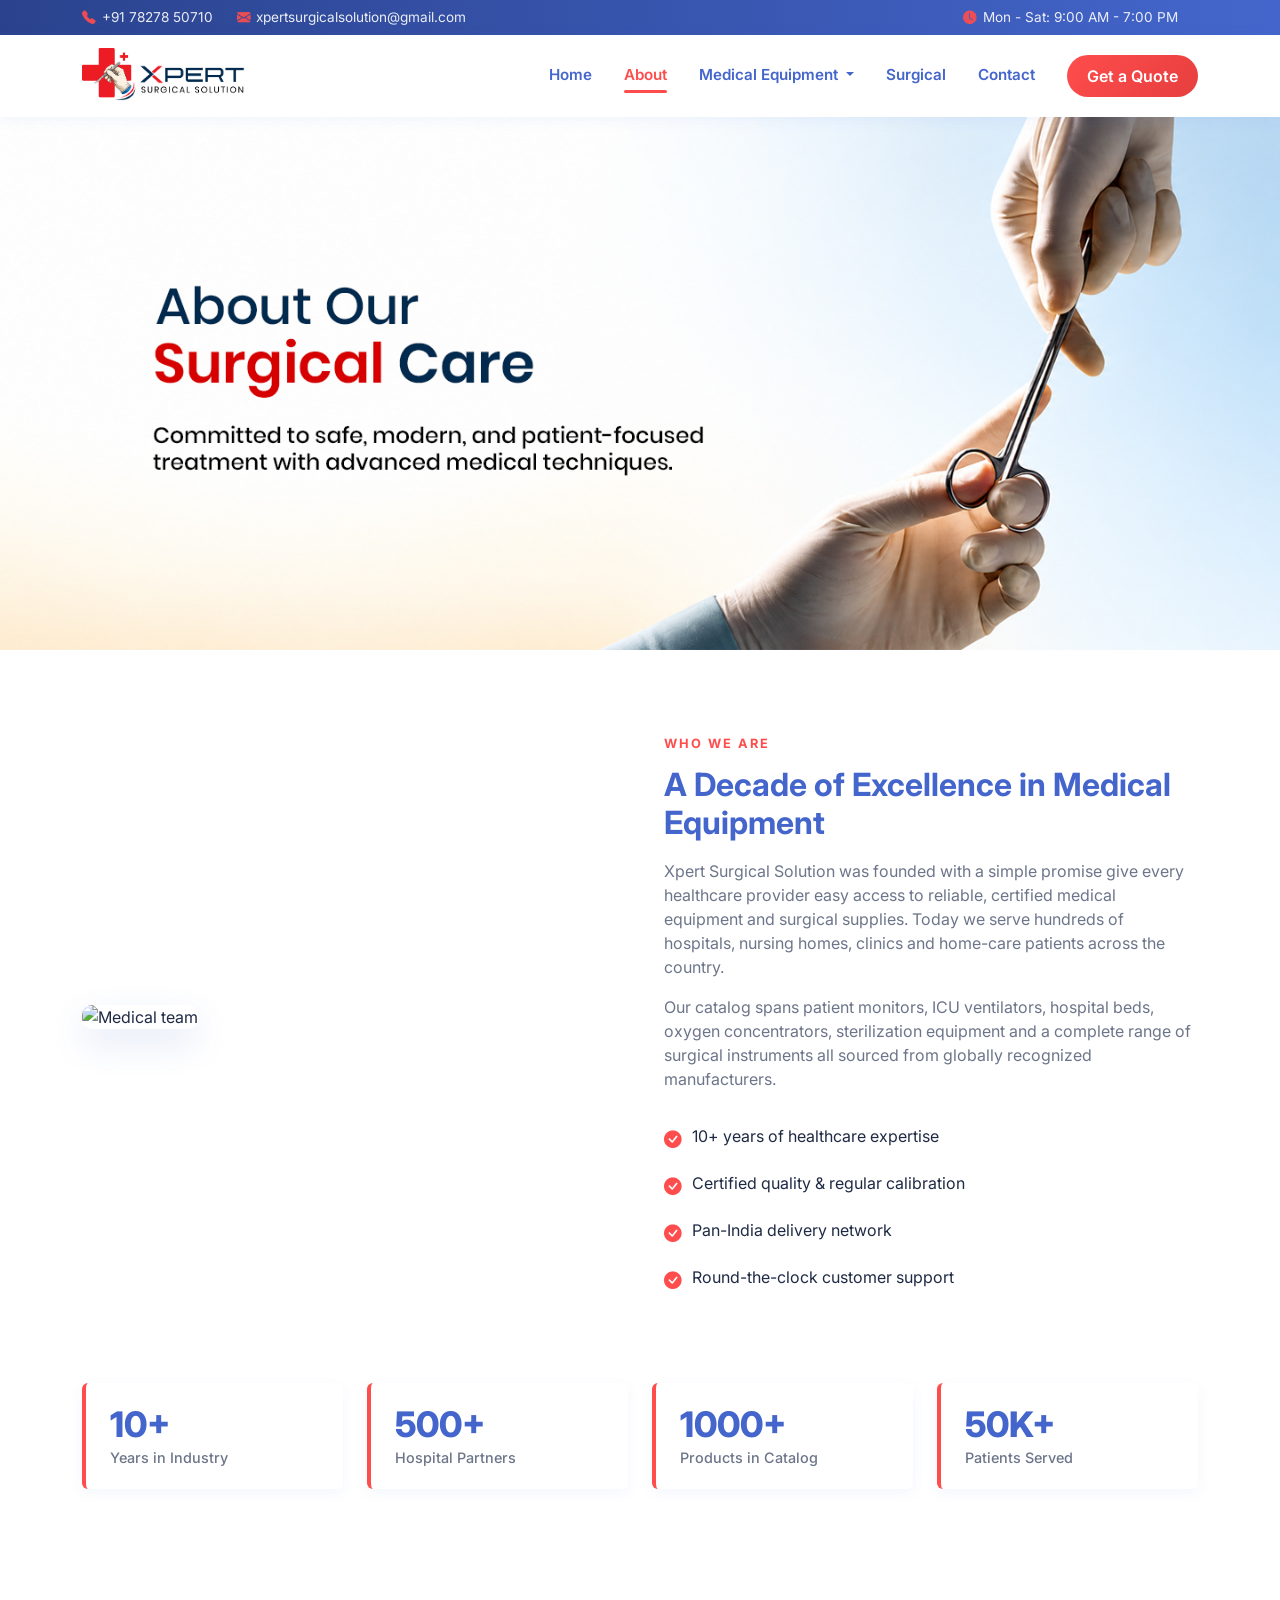
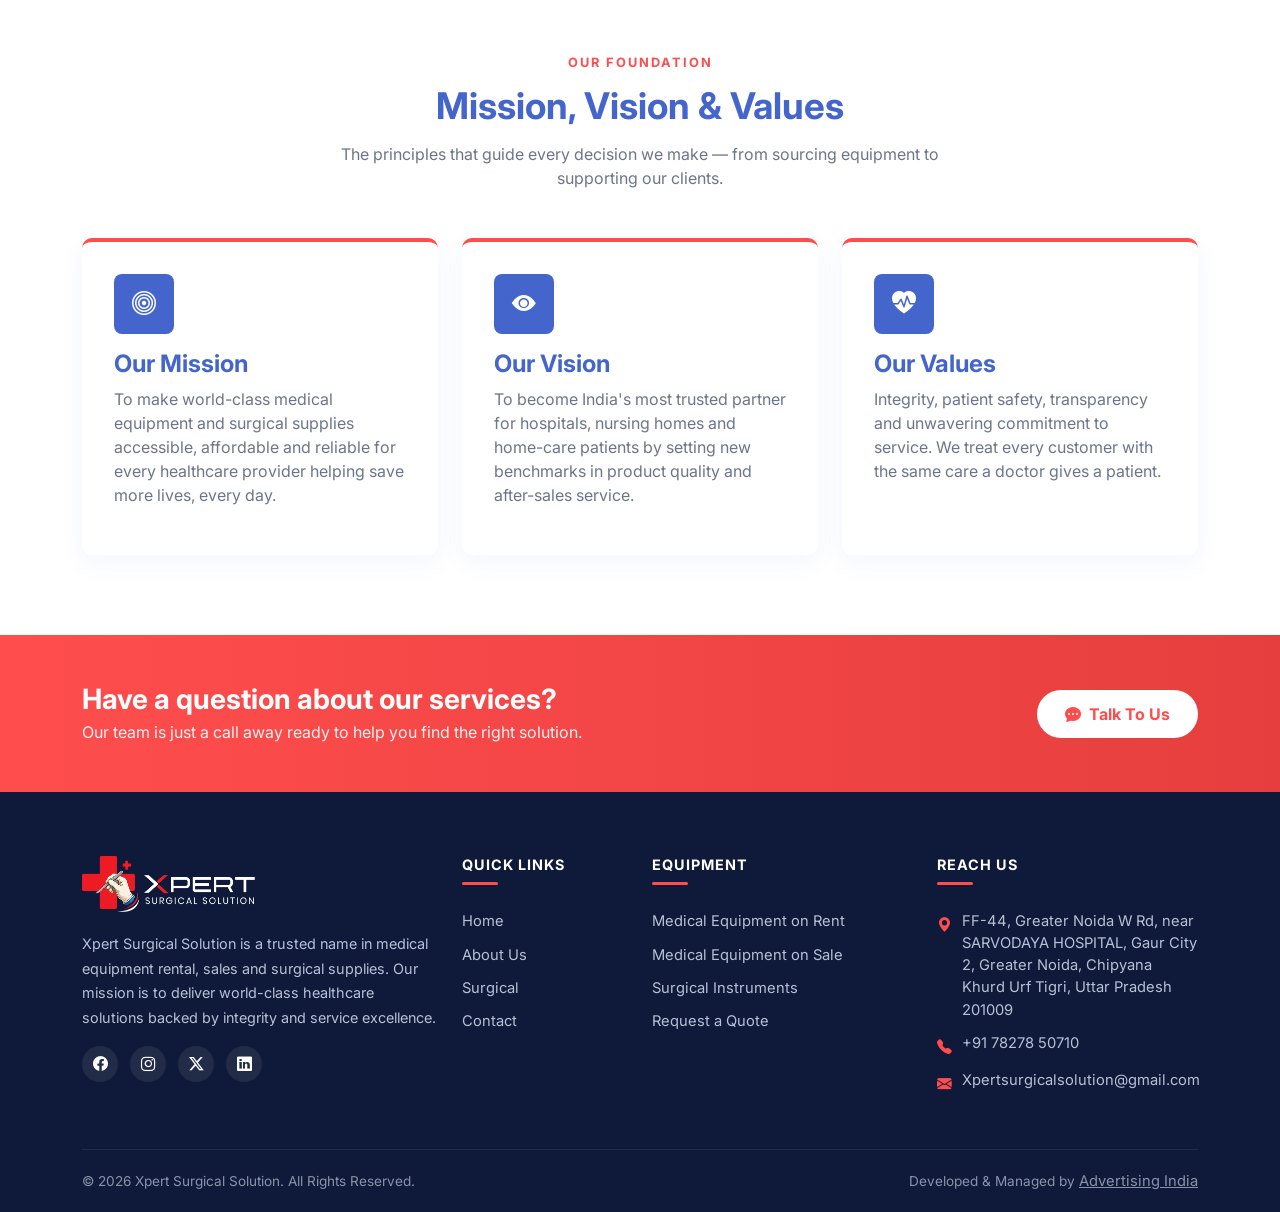
==== commit ced6ae50: "Add Pics" ====
--- a/about.html
+++ b/about.html
@@ -5,7 +5,7 @@
   <meta name="viewport" content="width=device-width, initial-scale=1.0" />
   <title>About Us | Xpert Surgical Solution</title>
   <meta name="description" content="Learn about Xpert Surgical Solution  a trusted medical equipment and surgical supply company committed to quality, integrity and patient-centric service." />
-  <link rel="icon" type="image/png" href="logo-dark.png" />
+  <link rel="icon" type="image/png" href="./img/Logo_Black.png" />
   <link href="https://cdn.jsdelivr.net/npm/bootstrap@5.3.3/dist/css/bootstrap.min.css" rel="stylesheet" />
   <link rel="stylesheet" href="https://cdn.jsdelivr.net/npm/bootstrap-icons@1.11.3/font/bootstrap-icons.min.css" />
   <link rel="preconnect" href="https://fonts.googleapis.com" />
@@ -19,11 +19,8 @@
  <div class="site-header"></div>
 
   <!-- Static Banner -->
-  <section class="page-banner" style="background-image: url('./img/about_banner.png');">
-    <div class="container">
-      <h1>About Xpert Surgical Solution</h1>
-      <div class="breadcrumb-nav"><a href="index.html">Home</a> <span></span> About Us</div>
-    </div>
+  <section>
+    <img src="./img/About_Banner.jpg" alt="Medical Equipment on Rent" class="img-fluid w-100">
   </section>
 
   <!-- Profile -->
